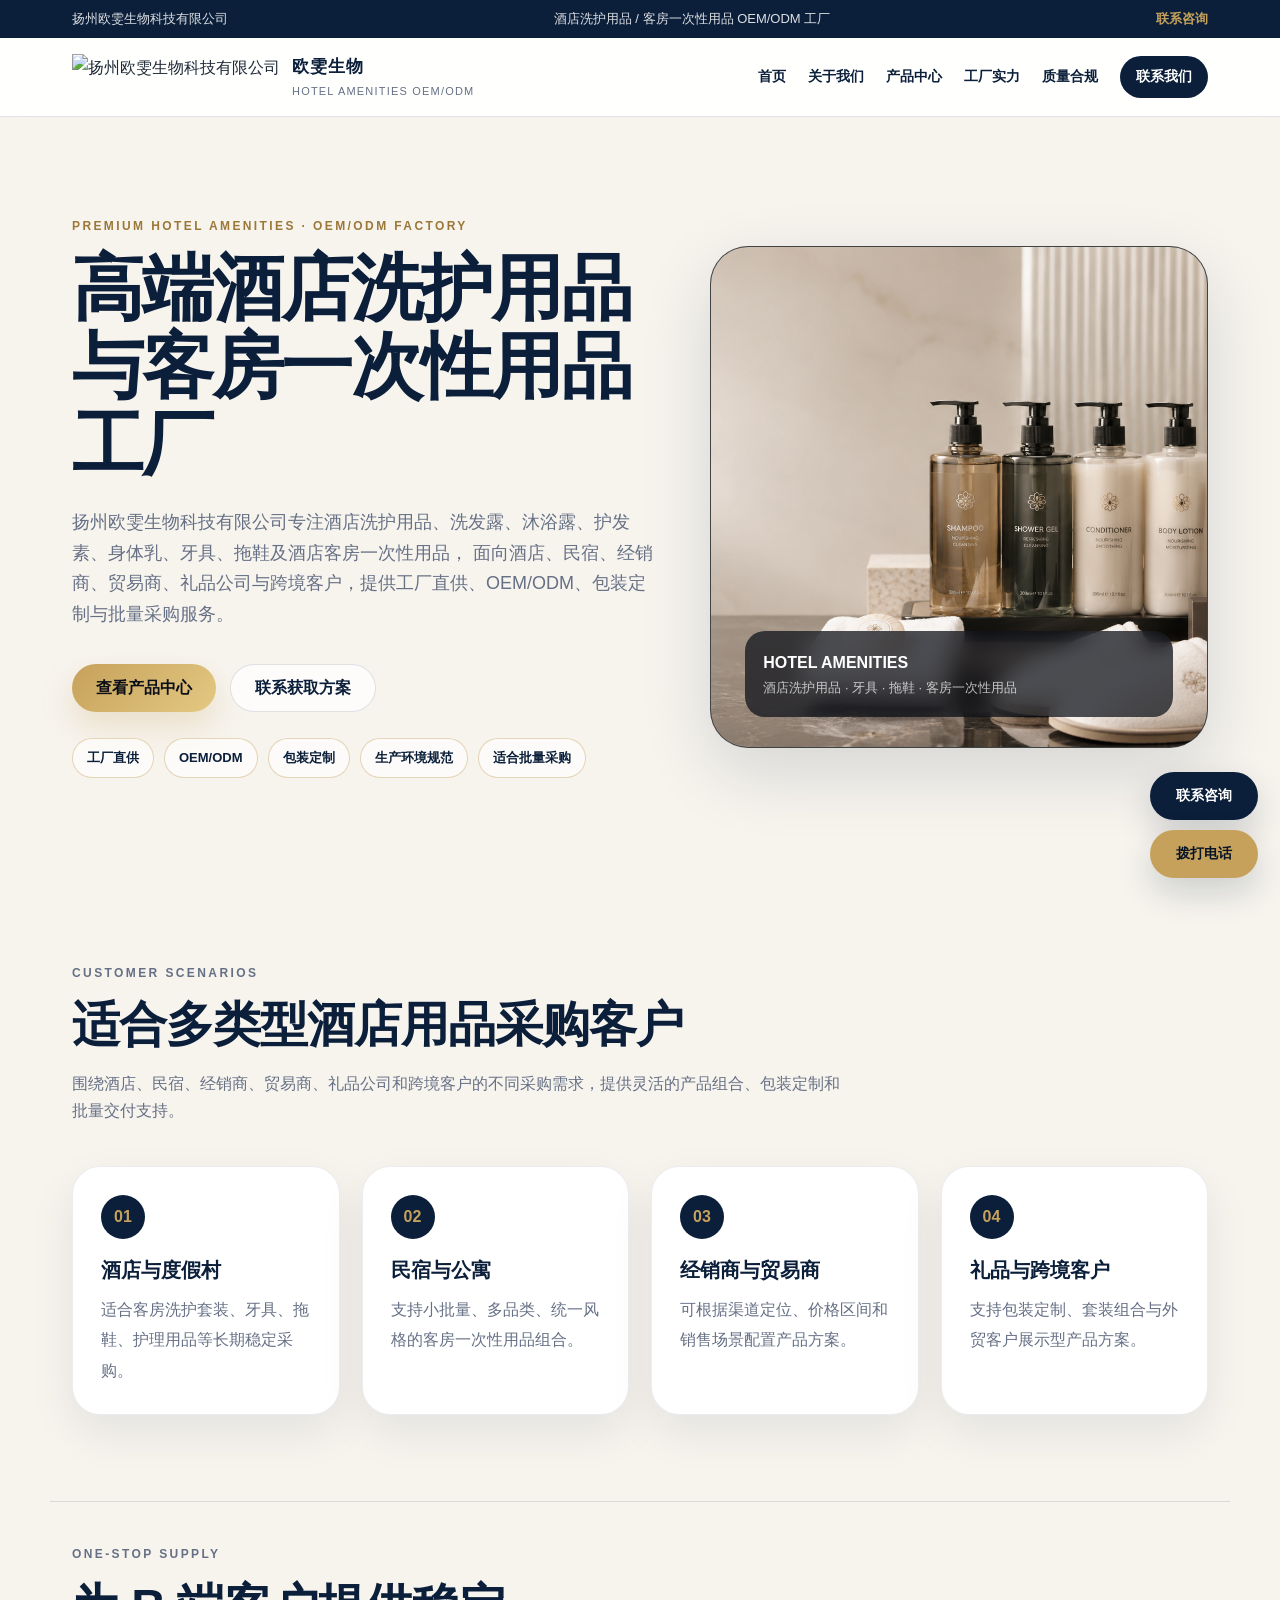
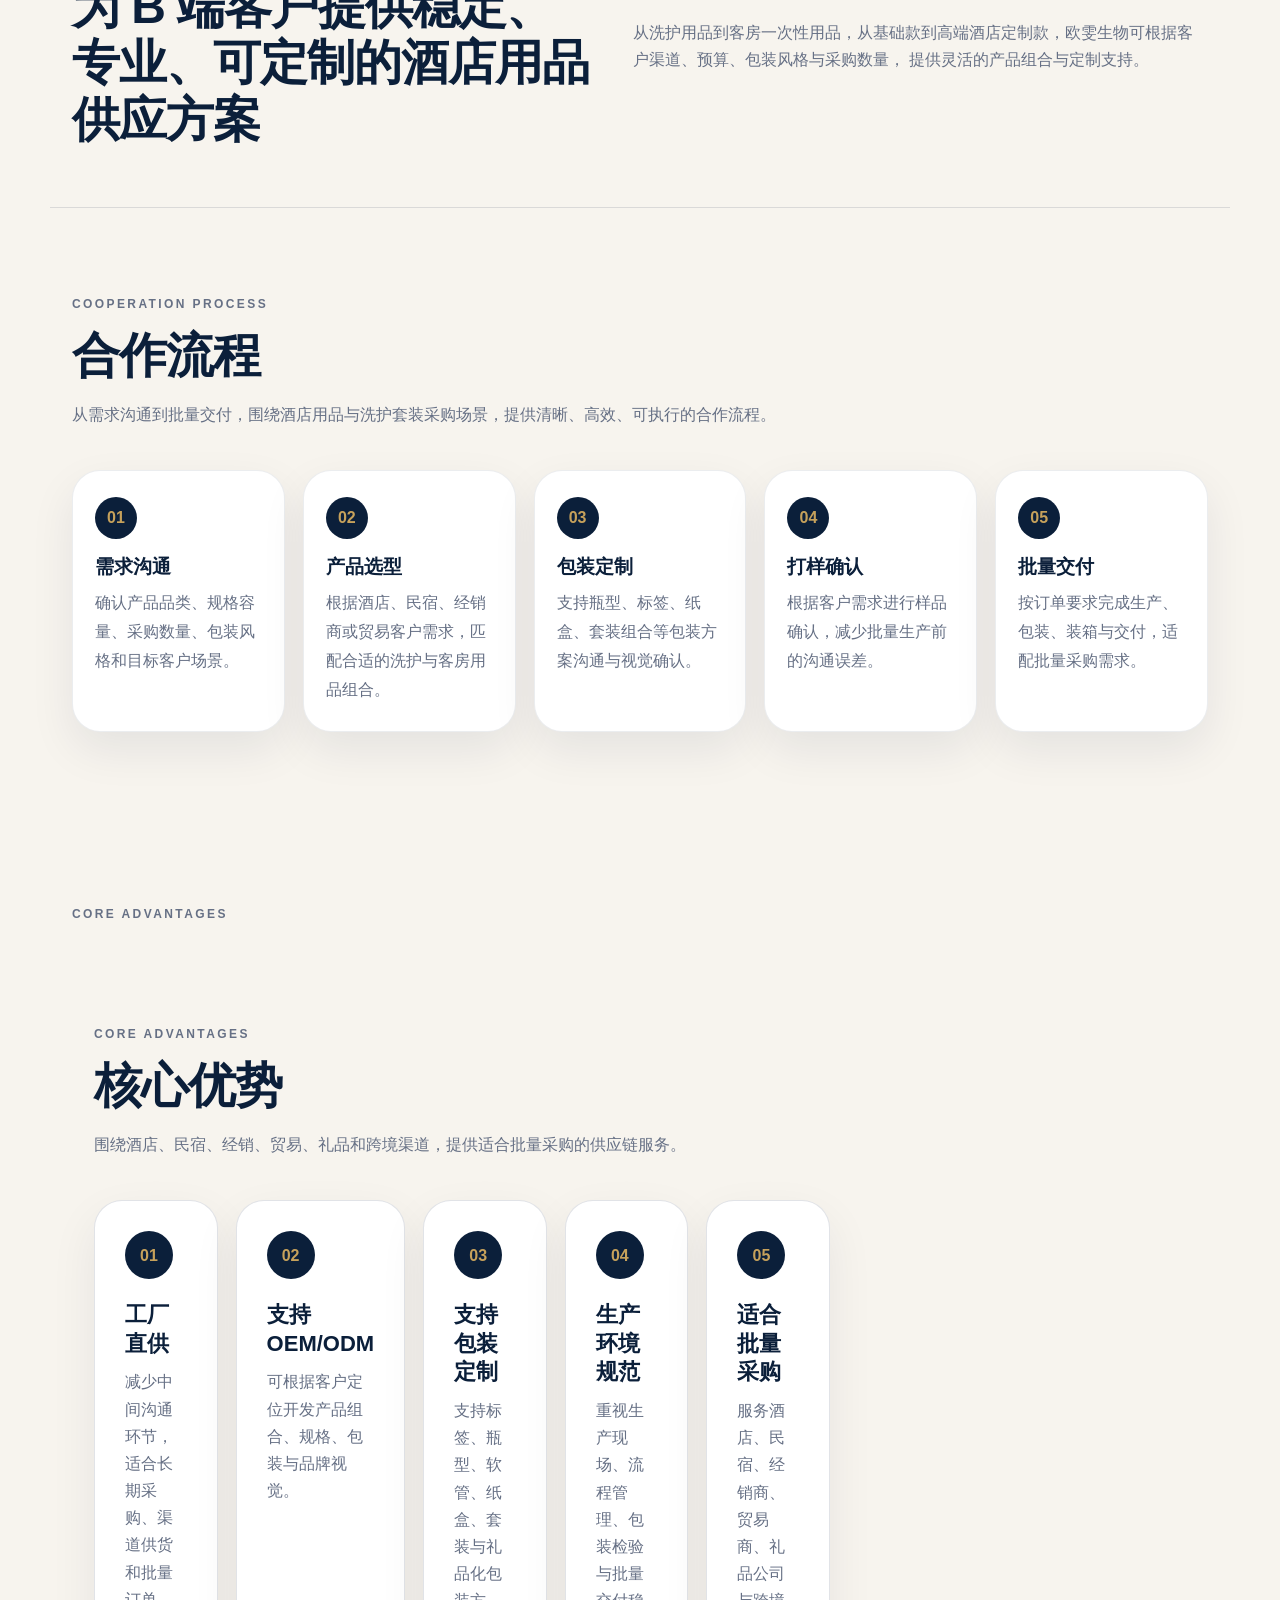
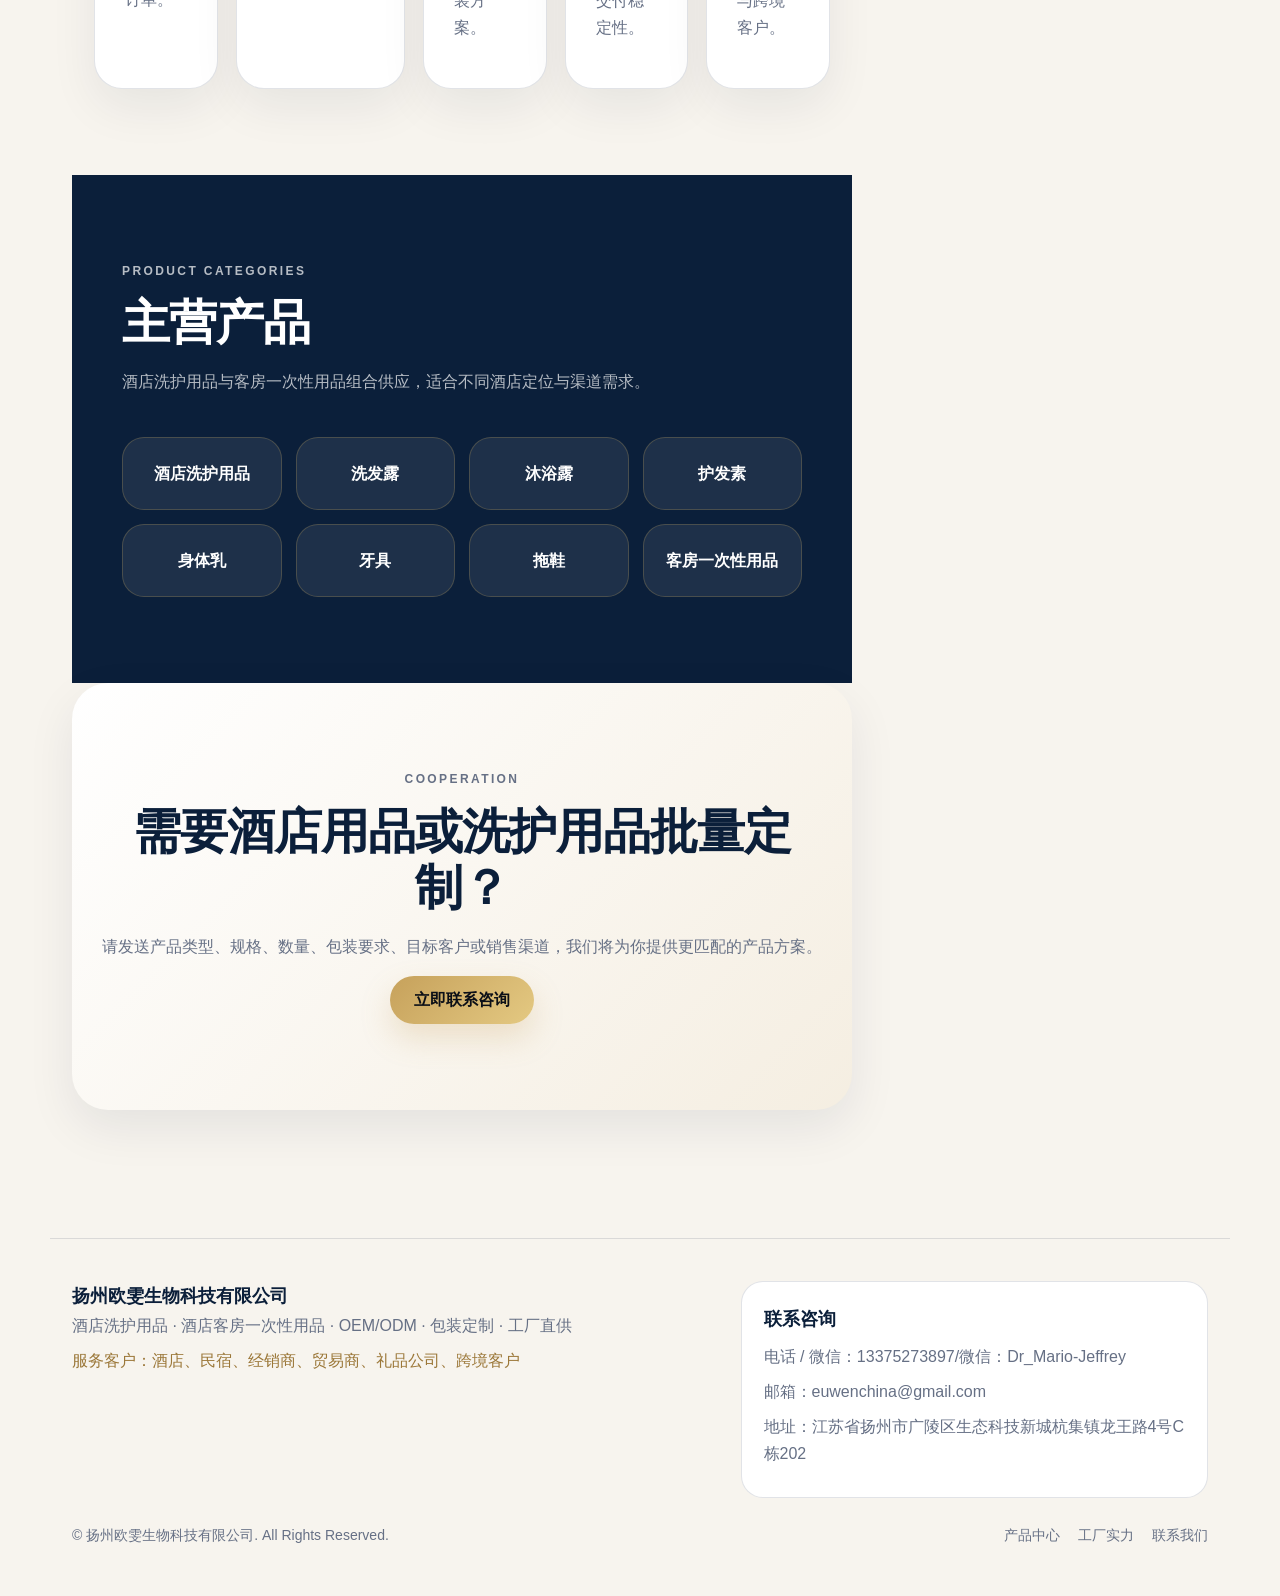
==== index.html @ 30d5246a "Update index.html" ====
<!DOCTYPE html>
<html lang="zh-CN">
<head>
  <meta name="baidu-site-verification" content="codeva-mBKrCWQejh" />
  <meta charset="UTF-8" />
  <meta name="viewport" content="width=device-width, initial-scale=1.0" />

  <title>扬州欧雯生物科技有限公司｜酒店洗护用品OEM/ODM工厂｜客房一次性用品定制</title>
 <meta name="description" content="扬州欧雯生物科技有限公司主营酒店洗护用品、酒店客房一次性用品、洗发露、沐浴露、护发素、身体乳、牙具、拖鞋等产品，服务酒店、民宿、经销商、贸易商、礼品公司和跨境客户，支持OEM/ODM、包装定制、工厂直供和批量采购。" />
  <meta name="keywords" content="扬州欧雯生物科技有限公司,酒店洗护用品,酒店客房一次性用品,洗发露OEM,沐浴露OEM,护发素OEM,身体乳OEM,牙具,拖鞋,OEM ODM,包装定制,酒店用品工厂,跨境酒店用品" />
  <meta name="author" content="扬州欧雯生物科技有限公司" />
  <meta name="robots" content="index,follow" />
  <link rel="canonical" href="https://www.yzowen.com/" />

  <meta property="og:type" content="website" />
  <meta property="og:title" content="扬州欧雯生物科技有限公司｜酒店洗护用品与客房一次性用品OEM/ODM工厂" />
  <meta property="og:description" content="扬州欧雯生物科技有限公司主营酒店洗护用品、洗发露、沐浴露、护发素、身体乳、牙具、拖鞋、酒店客房一次性用品，服务酒店、民宿、经销商、贸易商、礼品公司、跨境客户，支持OEM/ODM、包装定制和批量采购。" />
  <meta property="og:site_name" content="扬州欧雯生物科技有限公司" />

  <link rel="stylesheet" href="styles.css" />
  <link rel="icon" type="image/png" href="assets/favicon.png" />
</head>
<body>
  <header class="header">
    
<div class="top-contact">
  <div class="top-contact-inner">
    <span>扬州欧雯生物科技有限公司</span>
    <span>酒店洗护用品 / 客房一次性用品 OEM/ODM 工厂</span>
    <a href="contact.html">联系咨询</a>
  </div>
</div>

<nav class="site-nav">
<a class="brand" href="index.html" aria-label="返回首页">
  <img src="images/logo.png" alt="扬州欧雯生物科技有限公司" class="site-logo">
  <span class="brand-text">
    <strong>欧雯生物</strong>
    <small>HOTEL AMENITIES OEM/ODM</small>
  </span>
</a>

  <button class="menu-btn" id="menuBtn" aria-label="打开导航菜单">☰</button>

  <div class="nav-links" id="navLinks">
    <a href="index.html">首页</a>
    <a href="about.html">关于我们</a>
    <a href="products.html">产品中心</a>
    <a href="factory.html">工厂实力</a>
    <a href="quality.html">质量合规</a>
    <a href="contact.html" class="nav-cta">联系我们</a>
  </div>
</nav>

  </header>

  <main>
    
<section class="hero">
  <div class="hero-copy">
    <p class="eyebrow">PREMIUM HOTEL AMENITIES · OEM/ODM FACTORY</p>
    <h1>高端酒店洗护用品与客房一次性用品工厂</h1>
    <p class="lead">
      扬州欧雯生物科技有限公司专注酒店洗护用品、洗发露、沐浴露、护发素、身体乳、牙具、拖鞋及酒店客房一次性用品，
      面向酒店、民宿、经销商、贸易商、礼品公司与跨境客户，提供工厂直供、OEM/ODM、包装定制与批量采购服务。
    </p>
    <div class="hero-actions">
      <a class="btn btn-gold" href="products.html">查看产品中心</a>
      <a class="btn btn-outline" href="contact.html">联系获取方案</a>
    </div>
    <div class="tags">
      <span>工厂直供</span>
      <span>OEM/ODM</span>
      <span>包装定制</span>
      <span>生产环境规范</span>
      <span>适合批量采购</span>
    </div>
  </div>

  <div class="hero-visual">
  <div class="hero-image-card">
    <img src="assets/home-products.png.png" alt="扬州欧雯生物科技有限公司酒店洗护用品与客房一次性用品组合图">
    <div class="visual-label">
      <strong>HOTEL AMENITIES</strong>
      <span>酒店洗护用品 · 牙具 · 拖鞋 · 客房一次性用品</span>
    </div>
  </div>
</div>
</section>
<section class="section">
  <div class="section-head">
    <p class="eyebrow">CUSTOMER SCENARIOS</p>
    <h2>适合多类型酒店用品采购客户</h2>
    <p>围绕酒店、民宿、经销商、贸易商、礼品公司和跨境客户的不同采购需求，提供灵活的产品组合、包装定制和批量交付支持。</p>
  </div>

  <div class="scenario-grid">
    <div class="scenario-card">
      <span>01</span>
      <h3>酒店与度假村</h3>
      <p>适合客房洗护套装、牙具、拖鞋、护理用品等长期稳定采购。</p>
    </div>
    <div class="scenario-card">
      <span>02</span>
      <h3>民宿与公寓</h3>
      <p>支持小批量、多品类、统一风格的客房一次性用品组合。</p>
    </div>
    <div class="scenario-card">
      <span>03</span>
      <h3>经销商与贸易商</h3>
      <p>可根据渠道定位、价格区间和销售场景配置产品方案。</p>
    </div>
    <div class="scenario-card">
      <span>04</span>
      <h3>礼品与跨境客户</h3>
      <p>支持包装定制、套装组合与外贸客户展示型产品方案。</p>
    </div>
  </div>
</section>
<section class="section intro-band">
  <div>
    <p class="eyebrow">ONE-STOP SUPPLY</p>
    <h2>为 B 端客户提供稳定、专业、可定制的酒店用品供应方案</h2>
  </div>
  <p>
    从洗护用品到客房一次性用品，从基础款到高端酒店定制款，欧雯生物可根据客户渠道、预算、包装风格与采购数量，
    提供灵活的产品组合与定制支持。
  </p>
</section>
</section>
<section class="section">
  <div class="section-head">
    <p class="eyebrow">COOPERATION PROCESS</p>
    <h2>合作流程</h2>
    <p>从需求沟通到批量交付，围绕酒店用品与洗护套装采购场景，提供清晰、高效、可执行的合作流程。</p>
  </div>

  <div class="cooperation-steps">
    <div class="step-card">
      <span>01</span>
      <h3>需求沟通</h3>
      <p>确认产品品类、规格容量、采购数量、包装风格和目标客户场景。</p>
    </div>
    <div class="step-card">
      <span>02</span>
      <h3>产品选型</h3>
      <p>根据酒店、民宿、经销商或贸易客户需求，匹配合适的洗护与客房用品组合。</p>
    </div>
    <div class="step-card">
      <span>03</span>
      <h3>包装定制</h3>
      <p>支持瓶型、标签、纸盒、套装组合等包装方案沟通与视觉确认。</p>
    </div>
    <div class="step-card">
      <span>04</span>
      <h3>打样确认</h3>
      <p>根据客户需求进行样品确认，减少批量生产前的沟通误差。</p>
    </div>
    <div class="step-card">
      <span>05</span>
      <h3>批量交付</h3>
      <p>按订单要求完成生产、包装、装箱与交付，适配批量采购需求。</p>
    </div>
  </div>
</section>

<section class="section">
  <div class="section-head">
    <p class="eyebrow">CORE ADVANTAGES</p>
<section class="section">
  <div class="section-head">
    <p class="eyebrow">CORE ADVANTAGES</p>
    <h2>核心优势</h2>
    <p>围绕酒店、民宿、经销、贸易、礼品和跨境渠道，提供适合批量采购的供应链服务。</p>
  </div>

  <div class="grid five">
    <article class="card">
      <span class="num">01</span>
      <h3>工厂直供</h3>
      <p>减少中间沟通环节，适合长期采购、渠道供货和批量订单。</p>
    </article>
    <article class="card">
      <span class="num">02</span>
      <h3>支持 OEM/ODM</h3>
      <p>可根据客户定位开发产品组合、规格、包装与品牌视觉。</p>
    </article>
    <article class="card">
      <span class="num">03</span>
      <h3>支持包装定制</h3>
      <p>支持标签、瓶型、软管、纸盒、套装与礼品化包装方案。</p>
    </article>
    <article class="card">
      <span class="num">04</span>
      <h3>生产环境规范</h3>
      <p>重视生产现场、流程管理、包装检验与批量交付稳定性。</p>
    </article>
    <article class="card">
      <span class="num">05</span>
      <h3>适合批量采购</h3>
      <p>服务酒店、民宿、经销商、贸易商、礼品公司与跨境客户。</p>
    </article>
  </div>
</section>

<section class="section dark-section">
  <div class="section-head">
    <p class="eyebrow">PRODUCT CATEGORIES</p>
    <h2>主营产品</h2>
    <p>酒店洗护用品与客房一次性用品组合供应，适合不同酒店定位与渠道需求。</p>
  </div>

  <div class="product-strip">
    <a href="products.html">酒店洗护用品</a>
    <a href="products.html">洗发露</a>
    <a href="products.html">沐浴露</a>
    <a href="products.html">护发素</a>
    <a href="products.html">身体乳</a>
    <a href="products.html">牙具</a>
    <a href="products.html">拖鞋</a>
    <a href="products.html">客房一次性用品</a>
  </div>
</section>

<section class="section cta">
  <p class="eyebrow">COOPERATION</p>
  <h2>需要酒店用品或洗护用品批量定制？</h2>
  <p>请发送产品类型、规格、数量、包装要求、目标客户或销售渠道，我们将为你提供更匹配的产品方案。</p>
  <a class="btn btn-gold" href="contact.html">立即联系咨询</a>
</section>

  </main>

  
<footer class="footer">
  <div class="footer-main">
    <div>
      <strong>扬州欧雯生物科技有限公司</strong>
      <p>酒店洗护用品 · 酒店客房一次性用品 · OEM/ODM · 包装定制 · 工厂直供</p>
      <p class="footer-note">服务客户：酒店、民宿、经销商、贸易商、礼品公司、跨境客户</p>
    </div>
    <div class="footer-contact">
      <p><strong>联系咨询</strong></p>
      <p>电话 / 微信：13375273897/微信：Dr_Mario-Jeffrey</p>
      <p>邮箱：euwenchina@gmail.com</p>
      <p>地址：江苏省扬州市广陵区生态科技新城杭集镇龙王路4号C栋202</p>
    </div>
  </div>
  <div class="footer-bottom">
    <span>© 扬州欧雯生物科技有限公司. All Rights Reserved.</span>
    <div class="footer-links">
      <a href="products.html">产品中心</a>
      <a href="factory.html">工厂实力</a>
      <a href="contact.html">联系我们</a>
    </div>
  </div>
</footer>


  <script src="script.js"></script>
</body>
</html>
---- styles.css ----
/* 
  项目：扬州欧雯生物科技有限公司静态独立站
  风格：高端酒店用品 / 国际化 / 简洁大气 / 白色黑色金色深蓝色
*/

:root {
  --white: #ffffff;
  --ivory: #f7f4ee;
  --navy: #0b1f3a;
  --navy-2: #102b4c;
  --black: #0b0f17;
  --text: #1f2937;
  --muted: #667085;
  --gold: #c6a15b;
  --gold-2: #9b7738;
  --line: rgba(11, 31, 58, 0.12);
  --shadow: 0 24px 70px rgba(11, 31, 58, 0.14);
  --radius: 28px;
}

* {
  box-sizing: border-box;
}

html {
  scroll-behavior: smooth;
}

body {
  margin: 0;
  font-family: "Microsoft YaHei", "PingFang SC", Arial, sans-serif;
  background: var(--ivory);
  color: var(--text);
  line-height: 1.7;
}

a {
  color: inherit;
  text-decoration: none;
}

img {
  max-width: 100%;
  display: block;
}

.header {
  position: sticky;
  top: 0;
  z-index: 99;
  background: rgba(255, 255, 255, 0.92);
  backdrop-filter: blur(18px);
  border-bottom: 1px solid var(--line);
}

.top-contact {
  background: var(--navy);
  color: rgba(255, 255, 255, 0.86);
  font-size: 13px;
}

.top-contact-inner {
  max-width: 1180px;
  margin: 0 auto;
  padding: 8px 22px;
  display: flex;
  align-items: center;
  justify-content: space-between;
  gap: 16px;
}

.top-contact a {
  color: var(--gold);
  font-weight: 800;
}

.site-nav {
  max-width: 1180px;
  margin: 0 auto;
  padding: 15px 22px;
  display: flex;
  align-items: center;
  justify-content: space-between;
}

.brand {
  display: flex;
  align-items: center;
  gap: 12px;
}

.brand-mark {
  width: 48px;
  height: 48px;
  display: grid;
  place-items: center;
  border: 1px solid var(--gold);
  background: var(--black);
  color: var(--gold);
  font-weight: 900;
  letter-spacing: 1px;
}

.brand-text strong,
.brand-text small {
  display: block;
}

.brand-text strong {
  color: var(--navy);
  font-size: 17px;
  letter-spacing: 1px;
}

.brand-text small {
  color: var(--muted);
  font-size: 11px;
  letter-spacing: 1.2px;
}

.nav-links {
  display: flex;
  align-items: center;
  gap: 22px;
  font-size: 14px;
}

.nav-links a {
  color: var(--navy);
  font-weight: 700;
}

.nav-links a:hover {
  color: var(--gold-2);
}

.nav-cta {
  padding: 9px 16px;
  border-radius: 999px;
  background: var(--navy);
  color: white !important;
}

.menu-btn {
  display: none;
  border: 0;
  background: transparent;
  color: var(--navy);
  font-size: 28px;
  cursor: pointer;
}

.hero {
  max-width: 1180px;
  min-height: 760px;
  margin: 0 auto;
  padding: 84px 22px;
  display: grid;
  grid-template-columns: 1.08fr 0.92fr;
  align-items: center;
  gap: 54px;
}

.eyebrow {
  margin: 0 0 14px;
  color: var(--gold-2);
  font-size: 12px;
  font-weight: 900;
  letter-spacing: 2.4px;
  text-transform: uppercase;
}

h1,
h2,
h3,
p {
  margin-top: 0;
}

h1 {
  margin-bottom: 24px;
  color: var(--navy);
  font-size: clamp(42px, 5.8vw, 72px);
  line-height: 1.08;
  letter-spacing: -2.2px;
}

h2 {
  margin-bottom: 16px;
  color: var(--navy);
  font-size: clamp(30px, 4vw, 48px);
  line-height: 1.18;
  letter-spacing: -1px;
}

h3 {
  margin-bottom: 10px;
  color: var(--navy);
  font-size: 22px;
  line-height: 1.3;
}

.lead,
.section-head p,
.card p,
.feature-card p,
.product-card p,
.contact-panel p,
.notice p,
.two-col p,
.intro-band p {
  color: var(--muted);
}

.lead {
  max-width: 760px;
  font-size: 18px;
}

.hero-actions {
  display: flex;
  flex-wrap: wrap;
  gap: 14px;
  margin: 34px 0 26px;
}

.btn {
  display: inline-flex;
  align-items: center;
  justify-content: center;
  min-height: 48px;
  padding: 0 24px;
  border-radius: 999px;
  font-weight: 900;
  transition: 0.25s ease;
}

.btn-gold {
  background: linear-gradient(135deg, var(--gold), #e4c982);
  color: var(--black);
  box-shadow: 0 14px 30px rgba(198, 161, 91, 0.25);
}

.btn-gold:hover {
  transform: translateY(-2px);
  box-shadow: 0 18px 42px rgba(198, 161, 91, 0.35);
}

.btn-outline {
  background: rgba(255, 255, 255, 0.72);
  border: 1px solid var(--line);
  color: var(--navy);
}

.tags {
  display: flex;
  flex-wrap: wrap;
  gap: 10px;
}

.tags span {
  padding: 8px 14px;
  border: 1px solid rgba(198, 161, 91, 0.42);
  border-radius: 999px;
  background: rgba(255, 255, 255, 0.62);
  color: var(--navy);
  font-size: 13px;
  font-weight: 700;
}

.visual-card {
  position: relative;
  height: 500px;
  overflow: hidden;
  padding: 34px;
  border: 1px solid rgba(198, 161, 91, 0.28);
  border-radius: 38px;
  background:
    radial-gradient(circle at 28% 20%, rgba(255,255,255,0.86), transparent 24%),
    linear-gradient(145deg, var(--navy), var(--black) 42%, #223653);
  box-shadow: var(--shadow);
}

.visual-card::before {
  content: "";
  position: absolute;
  inset: 34px;
  border-radius: 30px;
  background:
    radial-gradient(circle at 26% 20%, rgba(255,255,255,0.9), transparent 28%),
    linear-gradient(135deg, #f8f3e9, #d8bd7d 54%, #13243d);
}

.bottle,
.pack {
  position: absolute;
}

.bottle {
  bottom: 116px;
  z-index: 2;
  border: 1px solid rgba(255,255,255,0.78);
  border-radius: 28px 28px 18px 18px;
  background: linear-gradient(90deg, rgba(255,255,255,0.86), rgba(255,255,255,0.28));
  box-shadow: 0 28px 80px rgba(0, 0, 0, 0.22);
}

.bottle::before {
  content: "";
  position: absolute;
  top: -35px;
  left: 50%;
  width: 42%;
  height: 38px;
  transform: translateX(-50%);
  background: #fff6e6;
  border-radius: 12px 12px 4px 4px;
}

.bottle::after {
  content: "OWEN";
  position: absolute;
  top: 46%;
  left: 50%;
  transform: translate(-50%, -50%);
  color: rgba(11, 31, 58, 0.72);
  font-weight: 900;
  letter-spacing: 4px;
}

.bottle-1 {
  left: 96px;
  width: 150px;
  height: 292px;
}

.bottle-2 {
  right: 70px;
  width: 110px;
  height: 222px;
  opacity: 0.86;
}

.pack {
  left: 44px;
  bottom: 100px;
  width: 142px;
  height: 90px;
  z-index: 3;
  border-radius: 20px;
  background: rgba(11, 15, 23, 0.92);
  border: 1px solid rgba(198, 161, 91, 0.48);
  box-shadow: 0 22px 60px rgba(0, 0, 0, 0.28);
}

.visual-label {
  position: absolute;
  left: 34px;
  right: 34px;
  bottom: 30px;
  z-index: 4;
  padding: 18px;
  border-radius: 20px;
  background: rgba(11, 15, 23, 0.72);
  color: white;
  backdrop-filter: blur(10px);
}

.visual-label strong,
.visual-label span {
  display: block;
}

.visual-label span {
  color: rgba(255,255,255,0.72);
  font-size: 13px;
}

.section,
.page-hero {
  max-width: 1180px;
  margin: 0 auto;
  padding: 86px 22px;
}

.page-hero {
  padding-top: 112px;
  padding-bottom: 64px;
}

.page-hero p {
  max-width: 760px;
  color: var(--muted);
  font-size: 18px;
}

.intro-band {
  display: grid;
  grid-template-columns: 0.95fr 1.05fr;
  gap: 40px;
  align-items: center;
  padding-top: 42px;
  padding-bottom: 42px;
  border-top: 1px solid var(--line);
  border-bottom: 1px solid var(--line);
}

.section-head {
  max-width: 780px;
  margin-bottom: 42px;
}

.grid {
  display: grid;
  gap: 18px;
}

.grid.two {
  grid-template-columns: repeat(2, 1fr);
}

.grid.three {
  grid-template-columns: repeat(3, 1fr);
}

.grid.five {
  grid-template-columns: repeat(5, 1fr);
}

.card,
.feature-card,
.product-card,
.contact-panel,
.contact-form,
.notice {
  background: var(--white);
  border: 1px solid var(--line);
  border-radius: var(--radius);
  box-shadow: 0 18px 48px rgba(11, 31, 58, 0.07);
}

.card,
.feature-card,
.product-card {
  padding: 30px;
}

.num {
  display: inline-grid;
  place-items: center;
  width: 48px;
  height: 48px;
  margin-bottom: 22px;
  border-radius: 50%;
  background: var(--navy);
  color: var(--gold);
  font-weight: 900;
}

.dark-section {
  max-width: none;
  padding-left: max(22px, calc((100vw - 1180px) / 2));
  padding-right: max(22px, calc((100vw - 1180px) / 2));
  background: var(--navy);
  color: white;
}

.dark-section h2 {
  color: white;
}

.dark-section .section-head p {
  color: rgba(255,255,255,0.7);
}

.product-strip {
  display: grid;
  grid-template-columns: repeat(4, 1fr);
  gap: 14px;
}

.product-strip a {
  padding: 22px 14px;
  text-align: center;
  border: 1px solid rgba(198, 161, 91, 0.26);
  border-radius: 22px;
  background: rgba(255,255,255,0.08);
  color: white;
  font-weight: 900;
}

.cta {
  text-align: center;
  border-radius: 36px;
  background:
    linear-gradient(135deg, rgba(255,255,255,0.84), rgba(198,161,91,0.18)),
    var(--white);
  box-shadow: 0 18px 48px rgba(11, 31, 58, 0.08);
}

.cta p {
  max-width: 720px;
  margin-left: auto;
  margin-right: auto;
  color: var(--muted);
}

.two-col,
.contact-layout {
  display: grid;
  grid-template-columns: 1fr 1fr;
  gap: 34px;
  align-items: stretch;
}

.image-box {
  min-height: 360px;
  display: grid;
  place-items: center;
  padding: 30px;
  border: 1px dashed rgba(198, 161, 91, 0.76);
  border-radius: 32px;
  background:
    linear-gradient(135deg, rgba(255,255,255,0.72), rgba(11,31,58,0.08)),
    repeating-linear-gradient(45deg, rgba(255,255,255,0.42), rgba(255,255,255,0.42) 10px, transparent 10px, transparent 20px);
  color: var(--gold-2);
  text-align: center;
  font-weight: 900;
}

.image-box span,
.image-box small {
  display: block;
}

.image-box small {
  margin-top: 8px;
  color: var(--muted);
  font-weight: 400;
}

.product-grid {
  display: grid;
  grid-template-columns: repeat(4, 1fr);
  gap: 18px;
}

.product-img {
  height: 170px;
  margin-bottom: 22px;
  border-radius: 22px;
  display: grid;
  place-items: center;
  color: var(--gold);
  background:
    radial-gradient(circle at 35% 25%, rgba(255,255,255,0.82), transparent 28%),
    linear-gradient(135deg, var(--navy), var(--black), #293c59);
  font-size: 13px;
  font-weight: 900;
  letter-spacing: 1.2px;
}

.notice {
  padding: 34px;
}

.contact-panel,
.contact-form {
  padding: 36px;
}

.contact-list {
  margin-top: 24px;
}

.contact-list p {
  margin-bottom: 10px;
}

.contact-form {
  display: grid;
  gap: 14px;
}

.contact-form input,
.contact-form textarea {
  width: 100%;
  padding: 15px 16px;
  border: 1px solid var(--line);
  border-radius: 16px;
  outline: none;
  font: inherit;
}

.contact-form textarea {
  min-height: 170px;
  resize: vertical;
}

.contact-form input:focus,
.contact-form textarea:focus {
  border-color: var(--gold);
}

.form-note {
  margin-bottom: 0;
  color: var(--muted);
  font-size: 13px;
}

.footer {
  max-width: 1180px;
  margin: 0 auto;
  padding: 42px 22px 48px;
  border-top: 1px solid var(--line);
}

.footer-main {
  display: grid;
  grid-template-columns: 1.15fr 0.85fr;
  gap: 36px;
  margin-bottom: 26px;
}

.footer strong {
  color: var(--navy);
  font-size: 18px;
}

.footer p {
  margin-bottom: 8px;
  color: var(--muted);
}

.footer-note {
  color: var(--gold-2) !important;
}

.footer-contact {
  padding: 22px;
  border-radius: 22px;
  background: var(--white);
  border: 1px solid var(--line);
}

.footer-bottom {
  display: flex;
  justify-content: space-between;
  gap: 22px;
  color: var(--muted);
  font-size: 14px;
}

.footer-links {
  display: flex;
  gap: 18px;
  flex-wrap: wrap;
}

.footer-links a:hover {
  color: var(--gold-2);
}

@media (max-width: 1080px) {
  .grid.five,
  .product-grid {
    grid-template-columns: repeat(2, 1fr);
  }

  .product-strip {
    grid-template-columns: repeat(2, 1fr);
  }
}

@media (max-width: 920px) {
  .top-contact-inner {
    flex-direction: column;
    align-items: flex-start;
    gap: 4px;
  }

  .menu-btn {
    display: block;
  }

  .nav-links {
    position: absolute;
    top: 112px;
    left: 16px;
    right: 16px;
    display: none;
    flex-direction: column;
    align-items: flex-start;
    gap: 14px;
    padding: 20px;
    border-radius: 24px;
    background: white;
    box-shadow: var(--shadow);
  }

  .nav-links.open {
    display: flex;
  }

  .hero,
  .intro-band,
  .two-col,
  .contact-layout,
  .footer-main {
    grid-template-columns: 1fr;
  }

  .hero {
    min-height: auto;
    padding-top: 64px;
  }

  .visual-card {
    height: 420px;
  }

  .grid.three {
    grid-template-columns: repeat(2, 1fr);
  }

  .footer-bottom {
    flex-direction: column;
  }
}

@media (max-width: 640px) {
  .site-nav {
    padding: 14px 18px;
  }

  .brand-mark {
    width: 42px;
    height: 42px;
  }

  .brand-text small {
    display: none;
  }

  .nav-links {
    top: 118px;
  }

  .hero,
  .section,
  .page-hero {
    padding-left: 18px;
    padding-right: 18px;
  }

  .hero {
    padding-top: 54px;
    padding-bottom: 54px;
  }

  .section,
  .page-hero {
    padding-top: 62px;
    padding-bottom: 62px;
  }

  h1 {
    font-size: 39px;
    letter-spacing: -1.2px;
  }

  h2 {
    font-size: 30px;
  }

  .grid.five,
  .grid.three,
  .grid.two,
  .product-grid,
  .product-strip {
    grid-template-columns: 1fr;
  }

  .visual-card {
    height: 360px;
    padding: 18px;
    border-radius: 28px;
  }

  .visual-card::before {
    inset: 18px;
  }

  .bottle-1 {
    left: 58px;
    width: 130px;
    height: 246px;
  }

  .bottle-2 {
    right: 42px;
    width: 92px;
    height: 186px;
  }

  .pack {
    left: 34px;
    width: 120px;
  }

  .visual-label {
    left: 18px;
    right: 18px;
    bottom: 18px;
  }

  .card,
  .feature-card,
  .product-card,
  .contact-panel,
  .contact-form,
  .notice {
    padding: 24px;
    border-radius: 24px;
  }
}
/* 首页真实产品主图 */
.hero-image-card {
  position: relative;
  overflow: hidden;
  min-height: 500px;
  border-radius: 38px;
  border: 1px solid rgba(198, 161, 91, 0.28);
  box-shadow: var(--shadow);
  background: var(--navy);
}

.hero-image-card img {
  width: 100%;
  height: 500px;
  object-fit: cover;
  object-position: 62% center;
  display: block;
}

.hero-image-card .visual-label {
  position: absolute;
  left: 34px;
  right: 34px;
  bottom: 30px;
  z-index: 4;
  padding: 18px;
  border-radius: 20px;
  background: rgba(11, 15, 23, 0.72);
  color: white;
  backdrop-filter: blur(10px);
}

.hero-image-card .visual-label strong,
.hero-image-card .visual-label span {
  display: block;
}

.hero-image-card .visual-label span {
  color: rgba(255, 255, 255, 0.72);
  font-size: 13px;
}

@media (max-width: 640px) {
  .hero-image-card {
    min-height: 360px;
    border-radius: 28px;
  }

  .hero-image-card img {
    height: 360px;
  }

  .hero-image-card .visual-label {
    left: 18px;
    right: 18px;
    bottom: 18px;
  }
}
/* 产品中心真实产品图片 */
.product-photo {
  padding: 0;
  overflow: hidden;
  background: #ffffff;
}

.product-photo img {
  width: 100%;
  height: 100%;
  min-height: 170px;
  object-fit: cover;
  object-position: center;
  display: block;
  border-radius: 22px;
}
/* 产品中心图片尺寸优化 */
.product-card .product-photo {
  height: 220px;
  margin-bottom: 22px;
  padding: 0;
  overflow: hidden;
  border-radius: 22px;
  background: #ffffff;
}

.product-card .product-photo img {
  width: 100%;
  height: 100%;
  min-height: 220px;
  object-fit: cover;
  object-position: center;
  display: block;
  border-radius: 22px;
}
/* 工厂实力图片展示 */
.factory-gallery {
  display: grid;
  grid-template-columns: repeat(2, 1fr);
  gap: 14px;
}

.factory-gallery img {
  width: 100%;
  height: 170px;
  object-fit: cover;
  object-position: center;
  display: block;
  border-radius: 22px;
  box-shadow: 0 12px 32px rgba(11, 31, 58, 0.12);
}

@media (max-width: 640px) {
  .factory-gallery {
    grid-template-columns: 1fr;
  }

  .factory-gallery img {
    height: 220px;
  }
}
/* 联系我们二维码 */
.qrcode-box {
  margin-top: 22px;
  padding: 18px;
  border-radius: 22px;
  background: #ffffff;
  border: 1px solid rgba(11, 31, 58, 0.12);
  display: inline-flex;
  flex-direction: column;
  align-items: center;
  gap: 10px;
}

.qrcode-box img {
  width: 150px;
  height: 150px;
  object-fit: contain;
  display: block;
  border-radius: 12px;
}

.qrcode-box span {
  color: var(--navy);
  font-size: 14px;
  font-weight: 800;
}
/* 联系我们二维码 */
.qrcode-box {
  margin-top: 22px;
  padding: 18px;
  border-radius: 22px;
  background: #ffffff;
  border: 1px solid rgba(11, 31, 58, 0.12);
  display: inline-flex;
  flex-direction: column;
  align-items: center;
  gap: 10px;
}

.qrcode-box img {
  width: 150px;
  height: 150px;
  object-fit: contain;
  display: block;
  border-radius: 12px;
}

.qrcode-box span {
  color: var(--navy);
  font-size: 14px;
  font-weight: 800;
}
/* 关于我们企业图片 */
.about-image-card {
  width: 100%;
  overflow: hidden;
  border-radius: 32px;
  border: 1px solid rgba(198, 161, 91, 0.28);
  box-shadow: 0 18px 45px rgba(11, 31, 58, 0.12);
  background: #ffffff;
}

.about-image-card img {
  width: 100%;
  height: 420px;
  object-fit: cover;
  object-position: center;
  display: block;
}

@media (max-width: 640px) {
  .about-image-card img {
    height: 300px;
  }
}
/* 质量合规流程模块 */
.process-grid {
  display: grid;
  grid-template-columns: repeat(4, 1fr);
  gap: 22px;
}

.process-card {
  padding: 28px;
  border-radius: 28px;
  background: #ffffff;
  border: 1px solid rgba(11, 31, 58, 0.08);
  box-shadow: 0 18px 45px rgba(11, 31, 58, 0.08);
}

.process-card span {
  display: inline-flex;
  width: 44px;
  height: 44px;
  border-radius: 50%;
  align-items: center;
  justify-content: center;
  background: var(--navy);
  color: var(--gold);
  font-weight: 900;
  margin-bottom: 18px;
}

.process-card h3 {
  margin: 0 0 12px;
  color: var(--navy);
  font-size: 20px;
}

.process-card p {
  margin: 0;
  color: var(--muted);
  line-height: 1.9;
}

@media (max-width: 960px) {
  .process-grid {
    grid-template-columns: repeat(2, 1fr);
  }
}

@media (max-width: 640px) {
  .process-grid {
    grid-template-columns: 1fr;
  }
}
/* 首页客户场景模块 */
.scenario-grid {
  display: grid;
  grid-template-columns: repeat(4, 1fr);
  gap: 22px;
}

.scenario-card {
  padding: 28px;
  border-radius: 28px;
  background: #ffffff;
  border: 1px solid rgba(11, 31, 58, 0.08);
  box-shadow: 0 18px 45px rgba(11, 31, 58, 0.08);
}

.scenario-card span {
  display: inline-flex;
  width: 44px;
  height: 44px;
  border-radius: 50%;
  align-items: center;
  justify-content: center;
  background: var(--navy);
  color: var(--gold);
  font-weight: 900;
  margin-bottom: 18px;
}

.scenario-card h3 {
  margin: 0 0 12px;
  color: var(--navy);
  font-size: 20px;
}

.scenario-card p {
  margin: 0;
  color: var(--muted);
  line-height: 1.9;
}

@media (max-width: 960px) {
  .scenario-grid {
    grid-template-columns: repeat(2, 1fr);
  }
}

@media (max-width: 640px) {
  .scenario-grid {
    grid-template-columns: 1fr;
  }
}
/* 首页合作流程模块 */
.cooperation-steps {
  display: grid;
  grid-template-columns: repeat(5, 1fr);
  gap: 18px;
}

.step-card {
  padding: 26px 22px;
  border-radius: 28px;
  background: #ffffff;
  border: 1px solid rgba(11, 31, 58, 0.08);
  box-shadow: 0 18px 45px rgba(11, 31, 58, 0.08);
}

.step-card span {
  display: inline-flex;
  width: 42px;
  height: 42px;
  border-radius: 50%;
  align-items: center;
  justify-content: center;
  background: var(--navy);
  color: var(--gold);
  font-weight: 900;
  margin-bottom: 16px;
}

.step-card h3 {
  margin: 0 0 10px;
  color: var(--navy);
  font-size: 19px;
}

.step-card p {
  margin: 0;
  color: var(--muted);
  line-height: 1.8;
}

@media (max-width: 1100px) {
  .cooperation-steps {
    grid-template-columns: repeat(2, 1fr);
  }
}

@media (max-width: 640px) {
  .cooperation-steps {
    grid-template-columns: 1fr;
  }
}
/* 首页合作流程模块 */
.cooperation-steps {
  display: grid;
  grid-template-columns: repeat(5, 1fr);
  gap: 18px;
}

.step-card {
  padding: 26px 22px;
  border-radius: 28px;
  background: #ffffff;
  border: 1px solid rgba(11, 31, 58, 0.08);
  box-shadow: 0 18px 45px rgba(11, 31, 58, 0.08);
}

.step-card span {
  display: inline-flex;
  width: 42px;
  height: 42px;
  border-radius: 50%;
  align-items: center;
  justify-content: center;
  background: var(--navy);
  color: var(--gold);
  font-weight: 900;
  margin-bottom: 16px;
}

.step-card h3 {
  margin: 0 0 10px;
  color: var(--navy);
  font-size: 19px;
}

.step-card p {
  margin: 0;
  color: var(--muted);
  line-height: 1.8;
}

@media (max-width: 1100px) {
  .cooperation-steps {
    grid-template-columns: repeat(2, 1fr);
  }
}

@media (max-width: 640px) {
  .cooperation-steps {
    grid-template-columns: 1fr;
  }
}
/* 首页合作流程模块 */
.cooperation-steps {
  display: grid;
  grid-template-columns: repeat(5, 1fr);
  gap: 18px;
}

.step-card {
  padding: 26px 22px;
  border-radius: 28px;
  background: #ffffff;
  border: 1px solid rgba(11, 31, 58, 0.08);
  box-shadow: 0 18px 45px rgba(11, 31, 58, 0.08);
}

.step-card span {
  display: inline-flex;
  width: 42px;
  height: 42px;
  border-radius: 50%;
  align-items: center;
  justify-content: center;
  background: var(--navy);
  color: var(--gold);
  font-weight: 900;
  margin-bottom: 16px;
}

.step-card h3 {
  margin: 0 0 10px;
  color: var(--navy);
  font-size: 19px;
}

.step-card p {
  margin: 0;
  color: var(--muted);
  line-height: 1.8;
}

@media (max-width: 1100px) {
  .cooperation-steps {
    grid-template-columns: repeat(2, 1fr);
  }
}

@media (max-width: 640px) {
  .cooperation-steps {
    grid-template-columns: 1fr;
  }
}
/* 右下角悬浮咨询按钮 */
.floating-contact {
  position: fixed;
  right: 22px;
  bottom: 22px;
  z-index: 999;
  display: flex;
  flex-direction: column;
  gap: 10px;
}

.floating-btn {
  display: inline-flex;
  align-items: center;
  justify-content: center;
  min-width: 108px;
  padding: 12px 18px;
  border-radius: 999px;
  font-weight: 900;
  font-size: 14px;
  text-decoration: none;
  box-shadow: 0 14px 34px rgba(11, 31, 58, 0.18);
}

.floating-btn.primary {
  background: var(--navy);
  color: #ffffff;
}

.floating-btn.secondary {
  background: var(--gold);
  color: #071426;
}

@media (max-width: 640px) {
  .floating-contact {
    right: 14px;
    bottom: 14px;
  }

  .floating-btn {
    min-width: 92px;
    padding: 10px 14px;
    font-size: 13px;
  }
}
/* 返回顶部按钮 */
.back-top-btn {
  position: fixed;
  right: 22px;
  bottom: 142px;
  z-index: 998;
  width: 46px;
  height: 46px;
  border: none;
  border-radius: 50%;
  background: #ffffff;
  color: var(--navy);
  font-size: 24px;
  font-weight: 900;
  cursor: pointer;
  box-shadow: 0 14px 34px rgba(11, 31, 58, 0.18);
  opacity: 0;
  pointer-events: none;
  transform: translateY(12px);
  transition: all 0.25s ease;
}

.back-top-btn.show {
  opacity: 1;
  pointer-events: auto;
  transform: translateY(0);
}

.back-top-btn:hover {
  background: var(--navy);
  color: #ffffff;
}

@media (max-width: 640px) {
  .back-top-btn {
    right: 14px;
    bottom: 124px;
    width: 42px;
    height: 42px;
    font-size: 22px;
  }
}
/* 404 页面 */
.not-found-page {
  min-height: 100vh;
  display: flex;
  align-items: center;
  justify-content: center;
  padding: 40px 20px;
  background: var(--cream);
}

.not-found-card {
  width: min(720px, 100%);
  padding: 58px;
  border-radius: 36px;
  background: #ffffff;
  border: 1px solid rgba(11, 31, 58, 0.08);
  box-shadow: 0 22px 60px rgba(11, 31, 58, 0.12);
  text-align: center;
}

.not-found-card h1 {
  margin: 10px 0 18px;
  color: var(--navy);
  font-size: clamp(42px, 6vw, 72px);
  line-height: 1.1;
}

.not-found-card p {
  color: var(--muted);
  line-height: 1.9;
}

.not-found-actions {
  margin-top: 30px;
  display: flex;
  justify-content: center;
  gap: 14px;
  flex-wrap: wrap;
}
.site-logo {
  height: 48px;
  width: auto;
  display: block;
  object-fit: contain;
}

.brand {
  display: flex;
  align-items: center;
  text-decoration: none;
}
.site-logo {
  height: 46px;
  width: auto;
  display: block;
  object-fit: contain;
}

.brand {
  display: flex;
  align-items: center;
  gap: 12px;
  text-decoration: none;
}
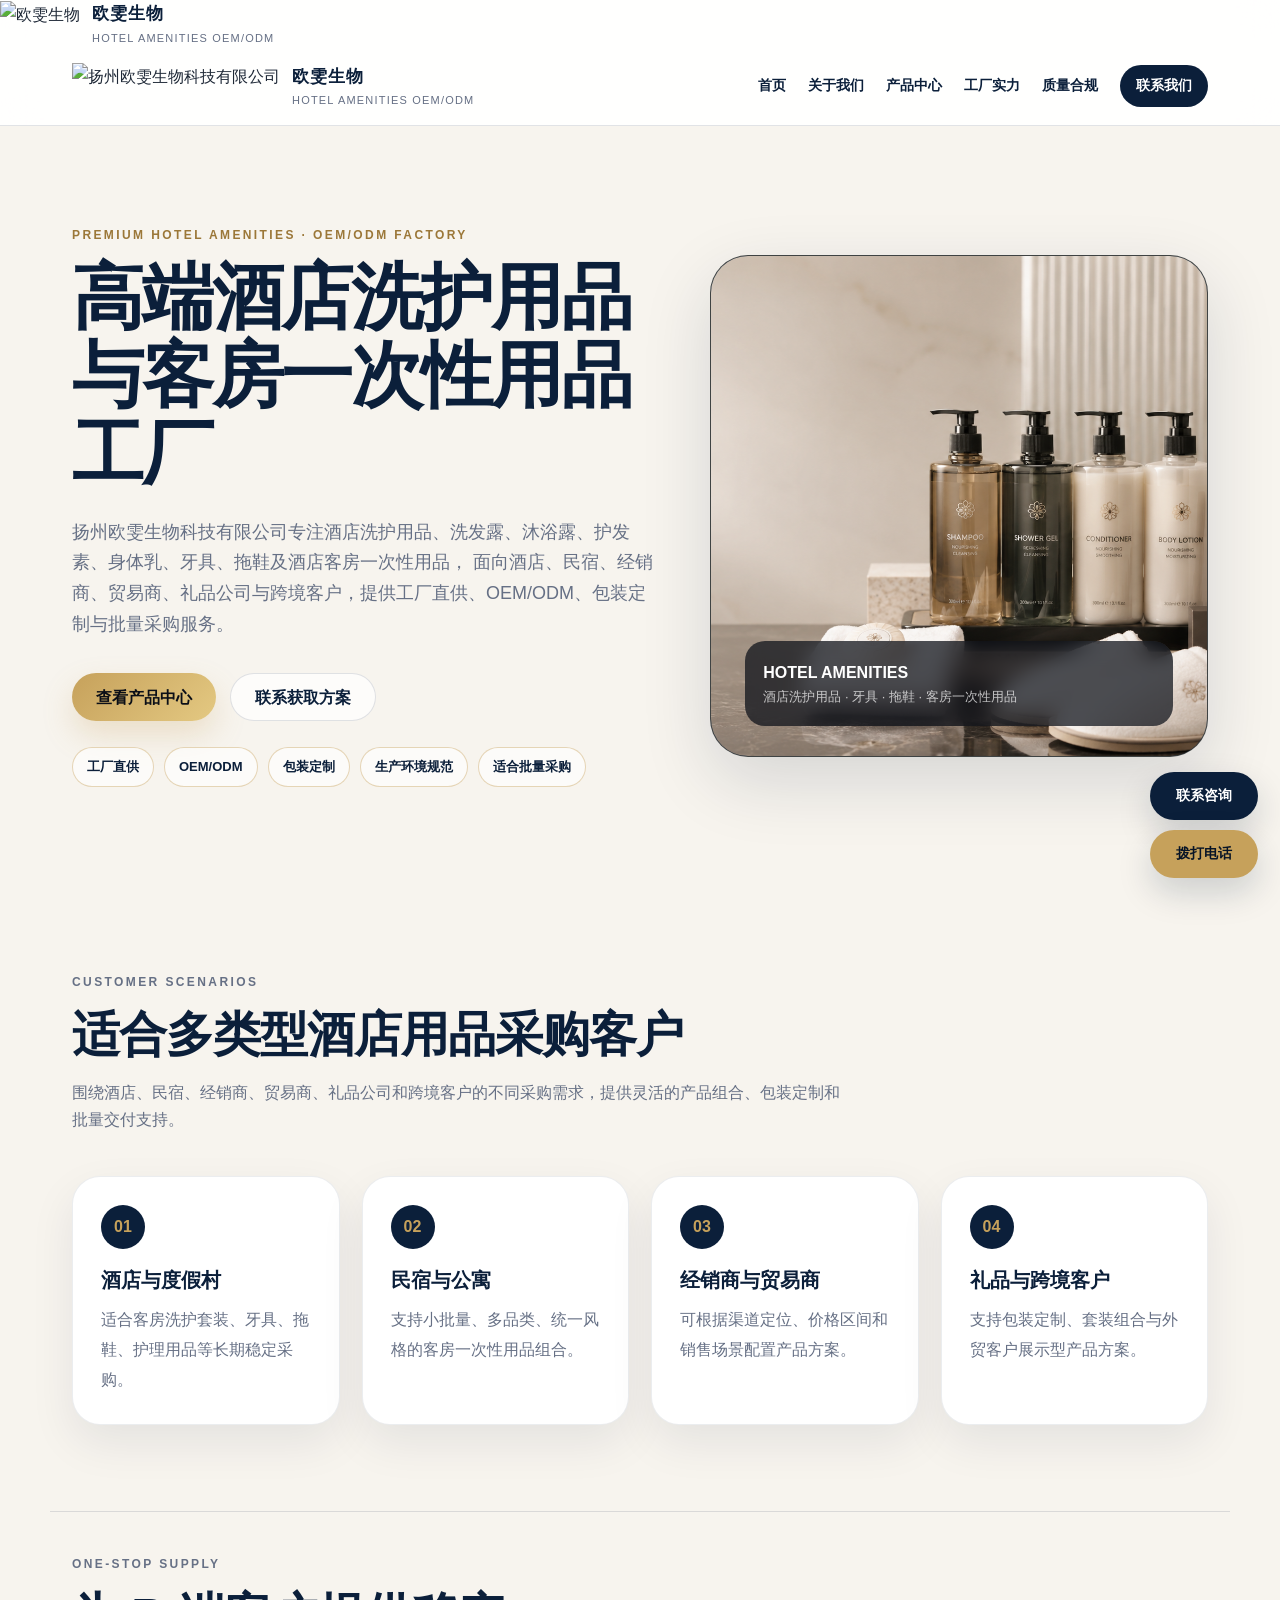
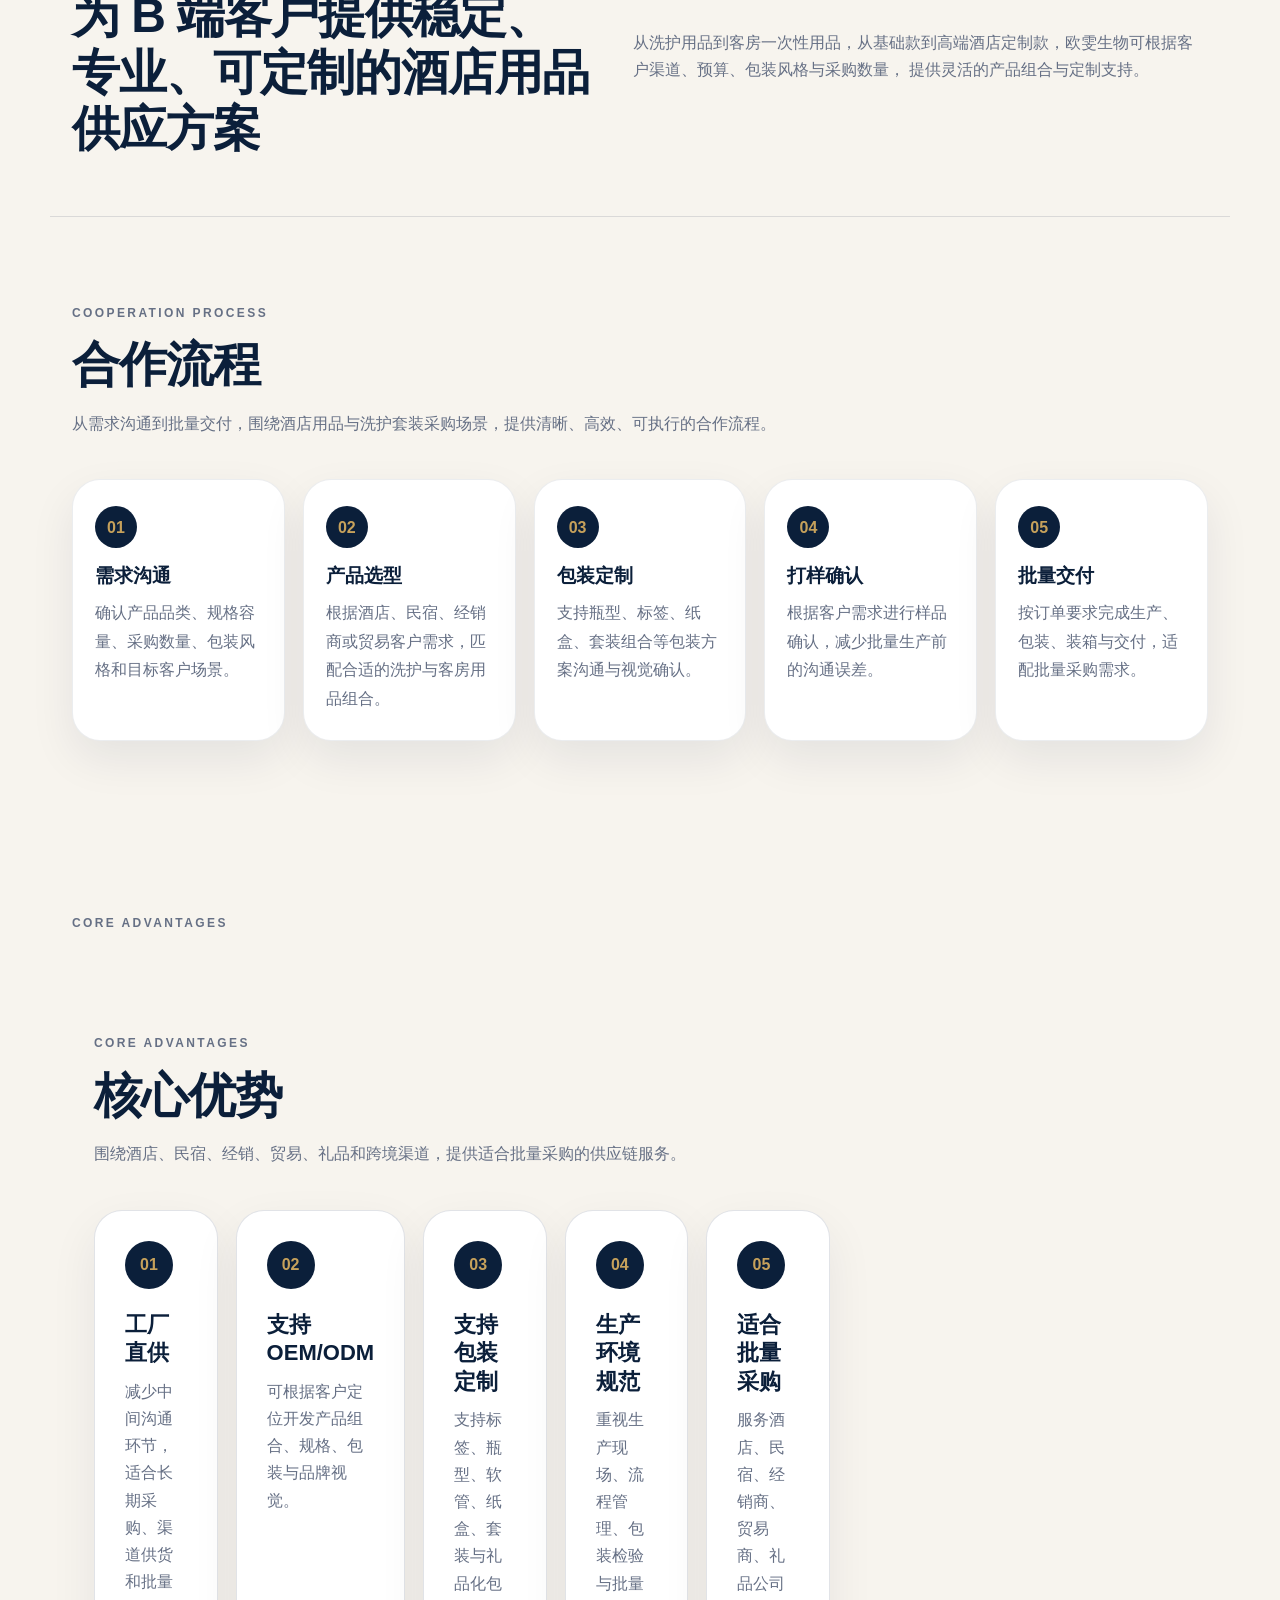
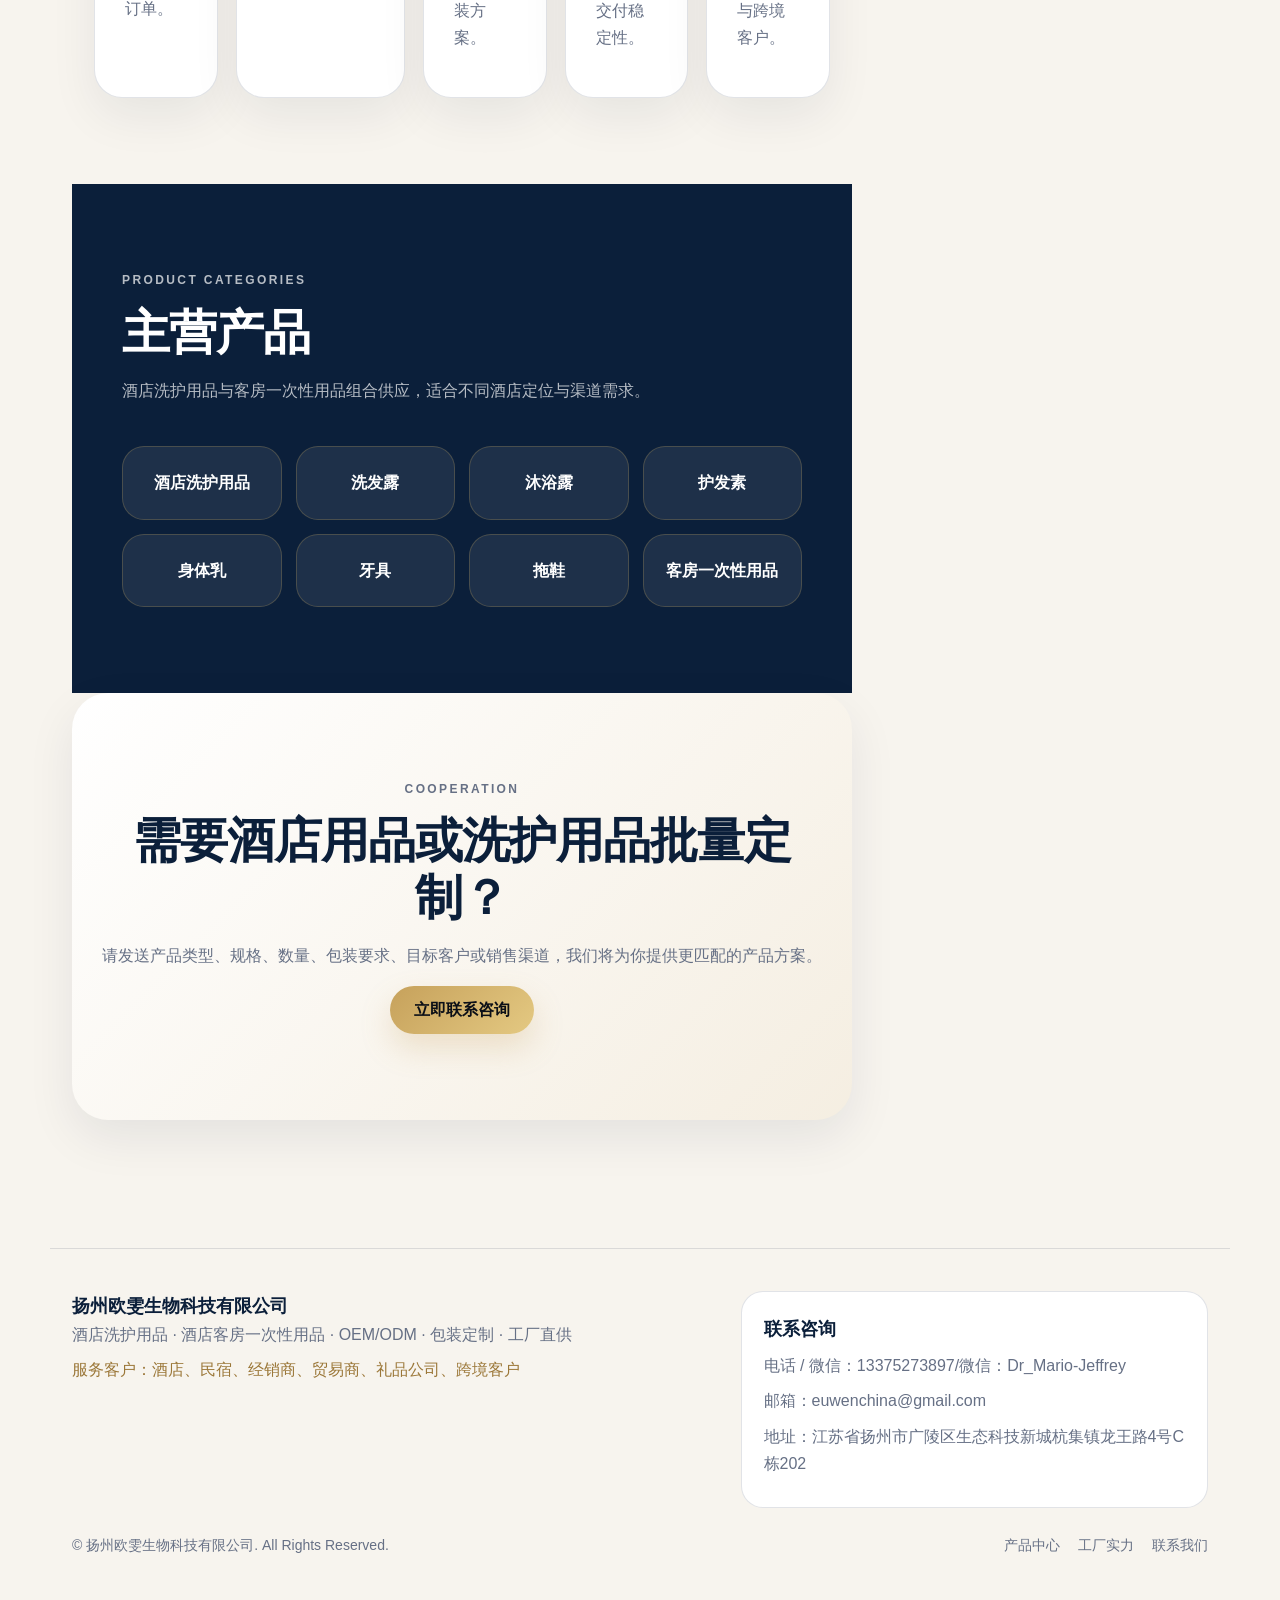
==== commit 7d5e2391: "Update index.html" ====
--- a/index.html
+++ b/index.html
@@ -22,12 +22,13 @@
 </head>
 <body>
   <header class="header">
-    
-<div class="top-contact">
-  <div class="top-contact-inner">
-    <span>扬州欧雯生物科技有限公司</span>
-    <span>酒店洗护用品 / 客房一次性用品 OEM/ODM 工厂</span>
-    <a href="contact.html">联系咨询</a>
+<a class="brand" href="index.html" aria-label="返回首页">
+  <img src="./favicon.png" alt="欧雯生物" class="site-logo">
+  <span class="brand-text">
+    <strong>欧雯生物</strong>
+    <small>HOTEL AMENITIES OEM/ODM</small>
+  </span>
+</a>
   </div>
 </div>
 
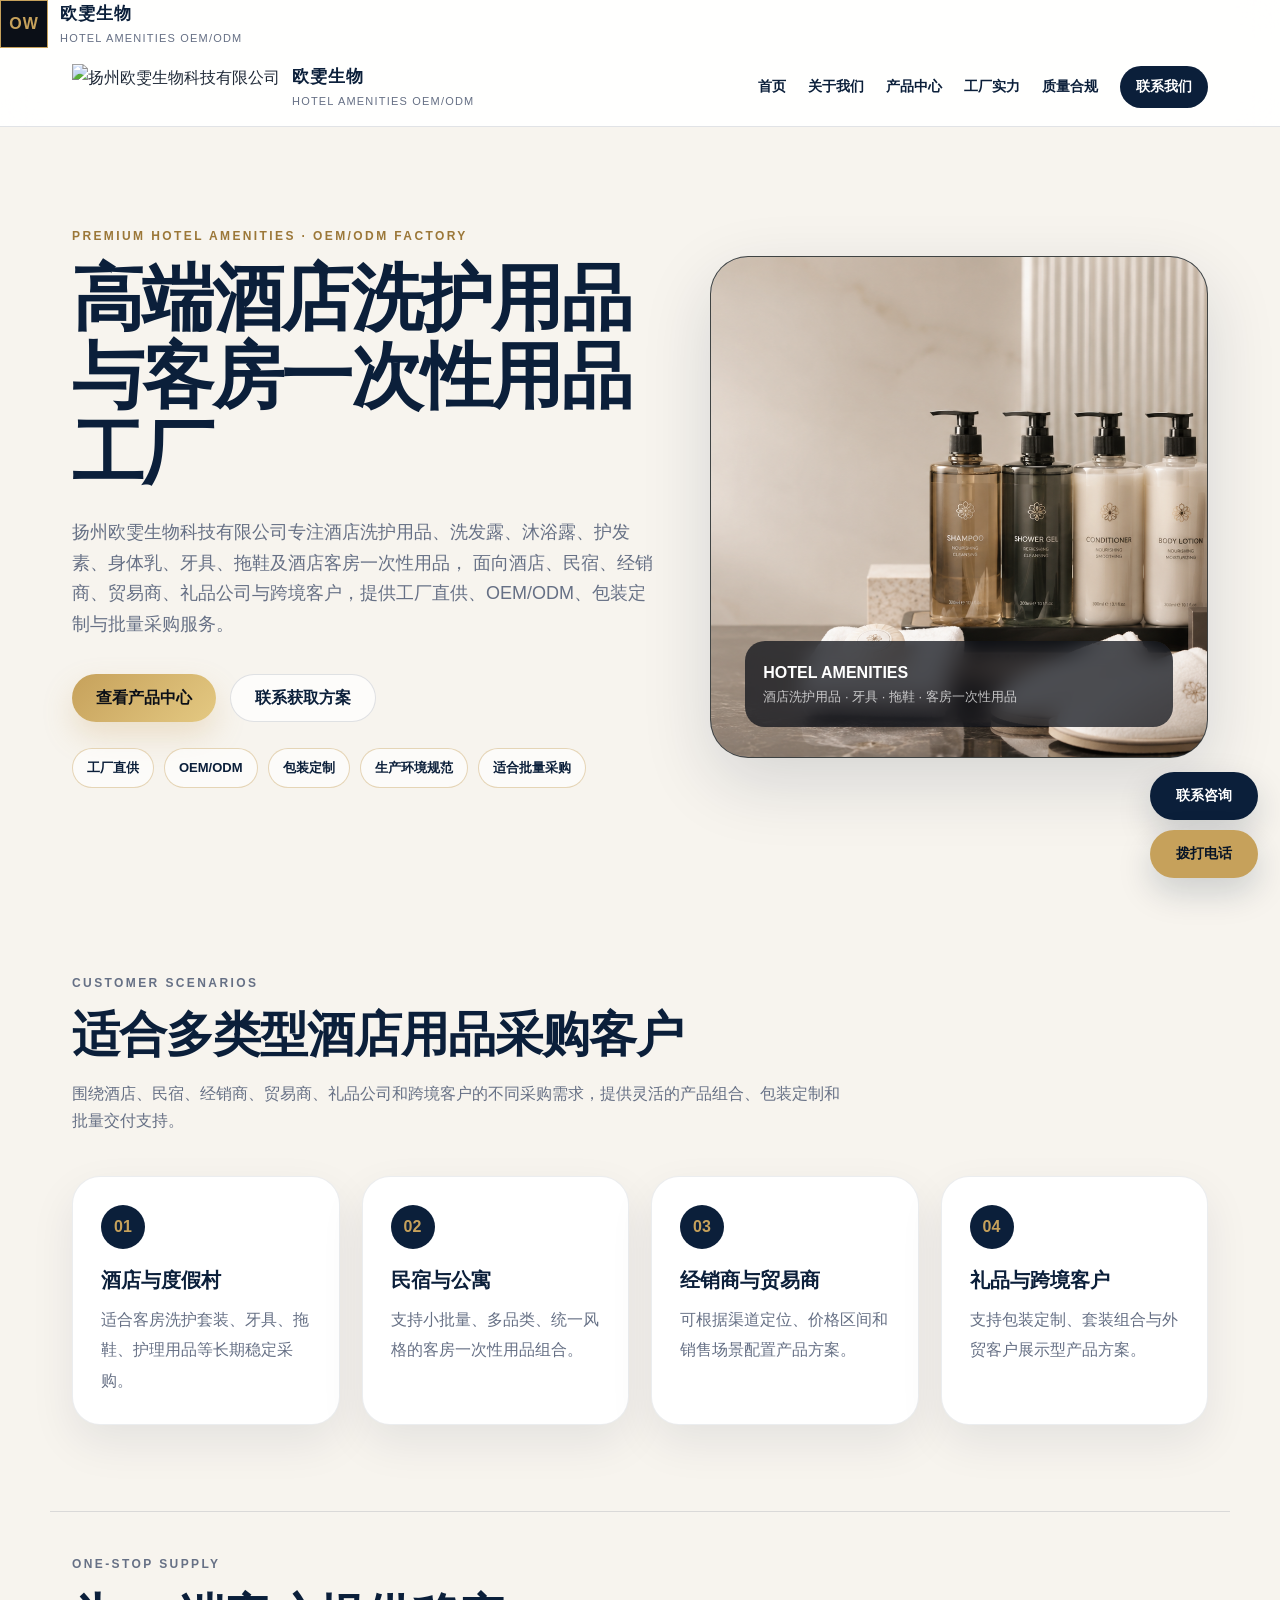
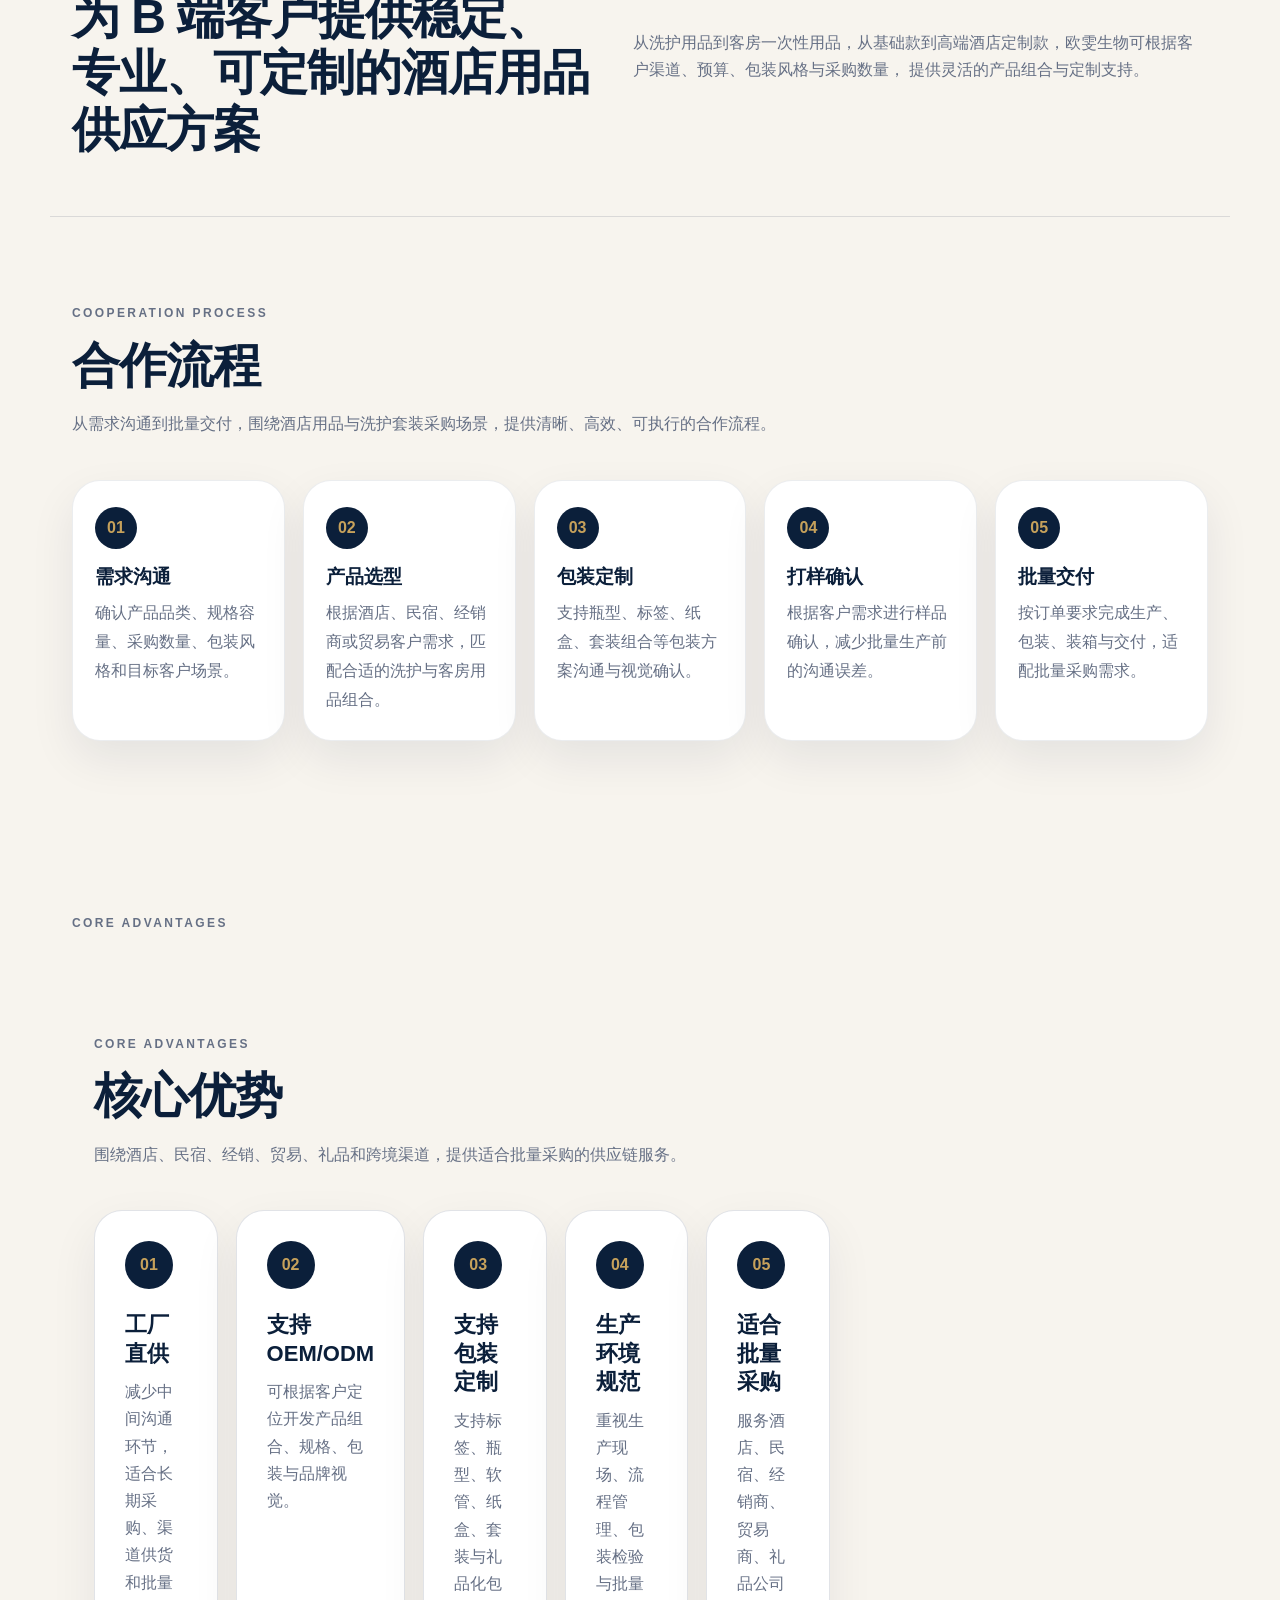
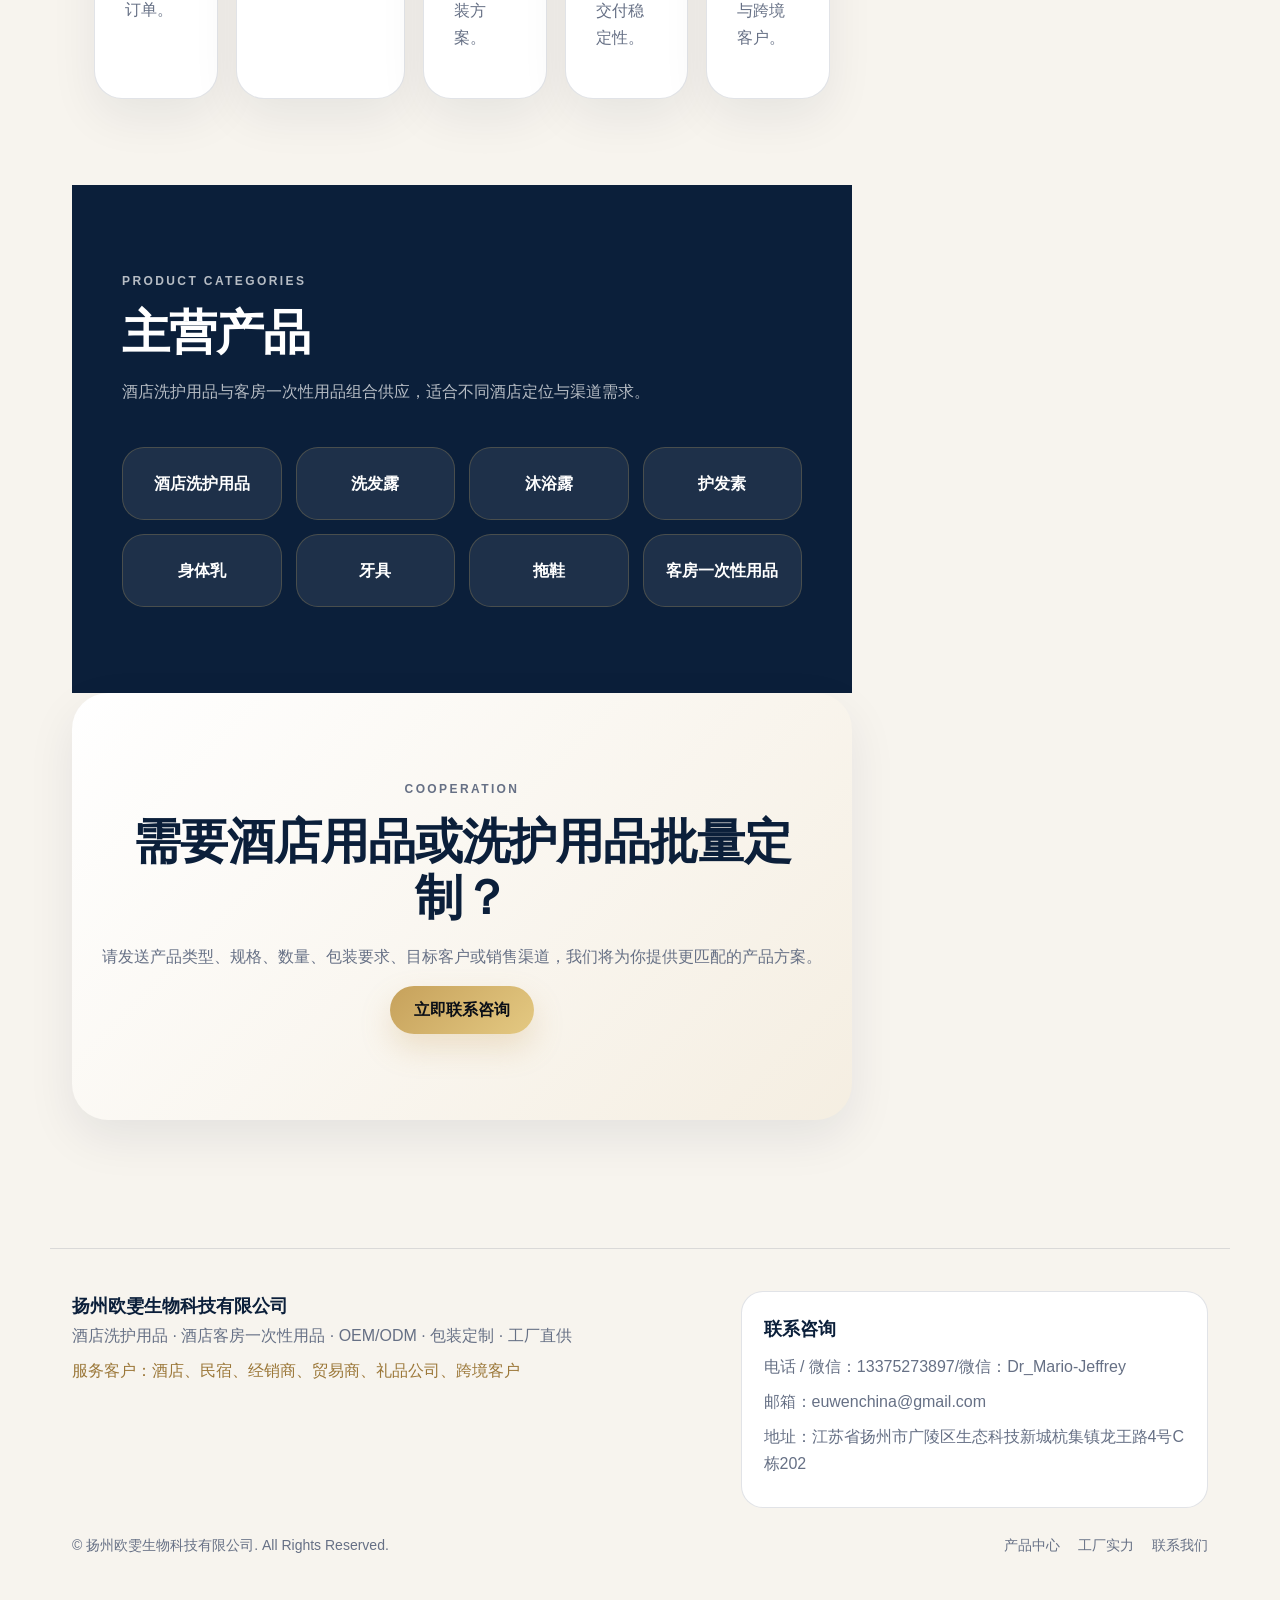
==== commit 62df1aeb: "Update index.html" ====
--- a/index.html
+++ b/index.html
@@ -23,10 +23,12 @@
 <body>
   <header class="header">
 <a class="brand" href="index.html" aria-label="返回首页">
-  <img src="./favicon.png" alt="欧雯生物" class="site-logo">
+  <span class="brand-mark">OW</span>
   <span class="brand-text">
     <strong>欧雯生物</strong>
     <small>HOTEL AMENITIES OEM/ODM</small>
+  </span>
+</a>
   </span>
 </a>
   </div>
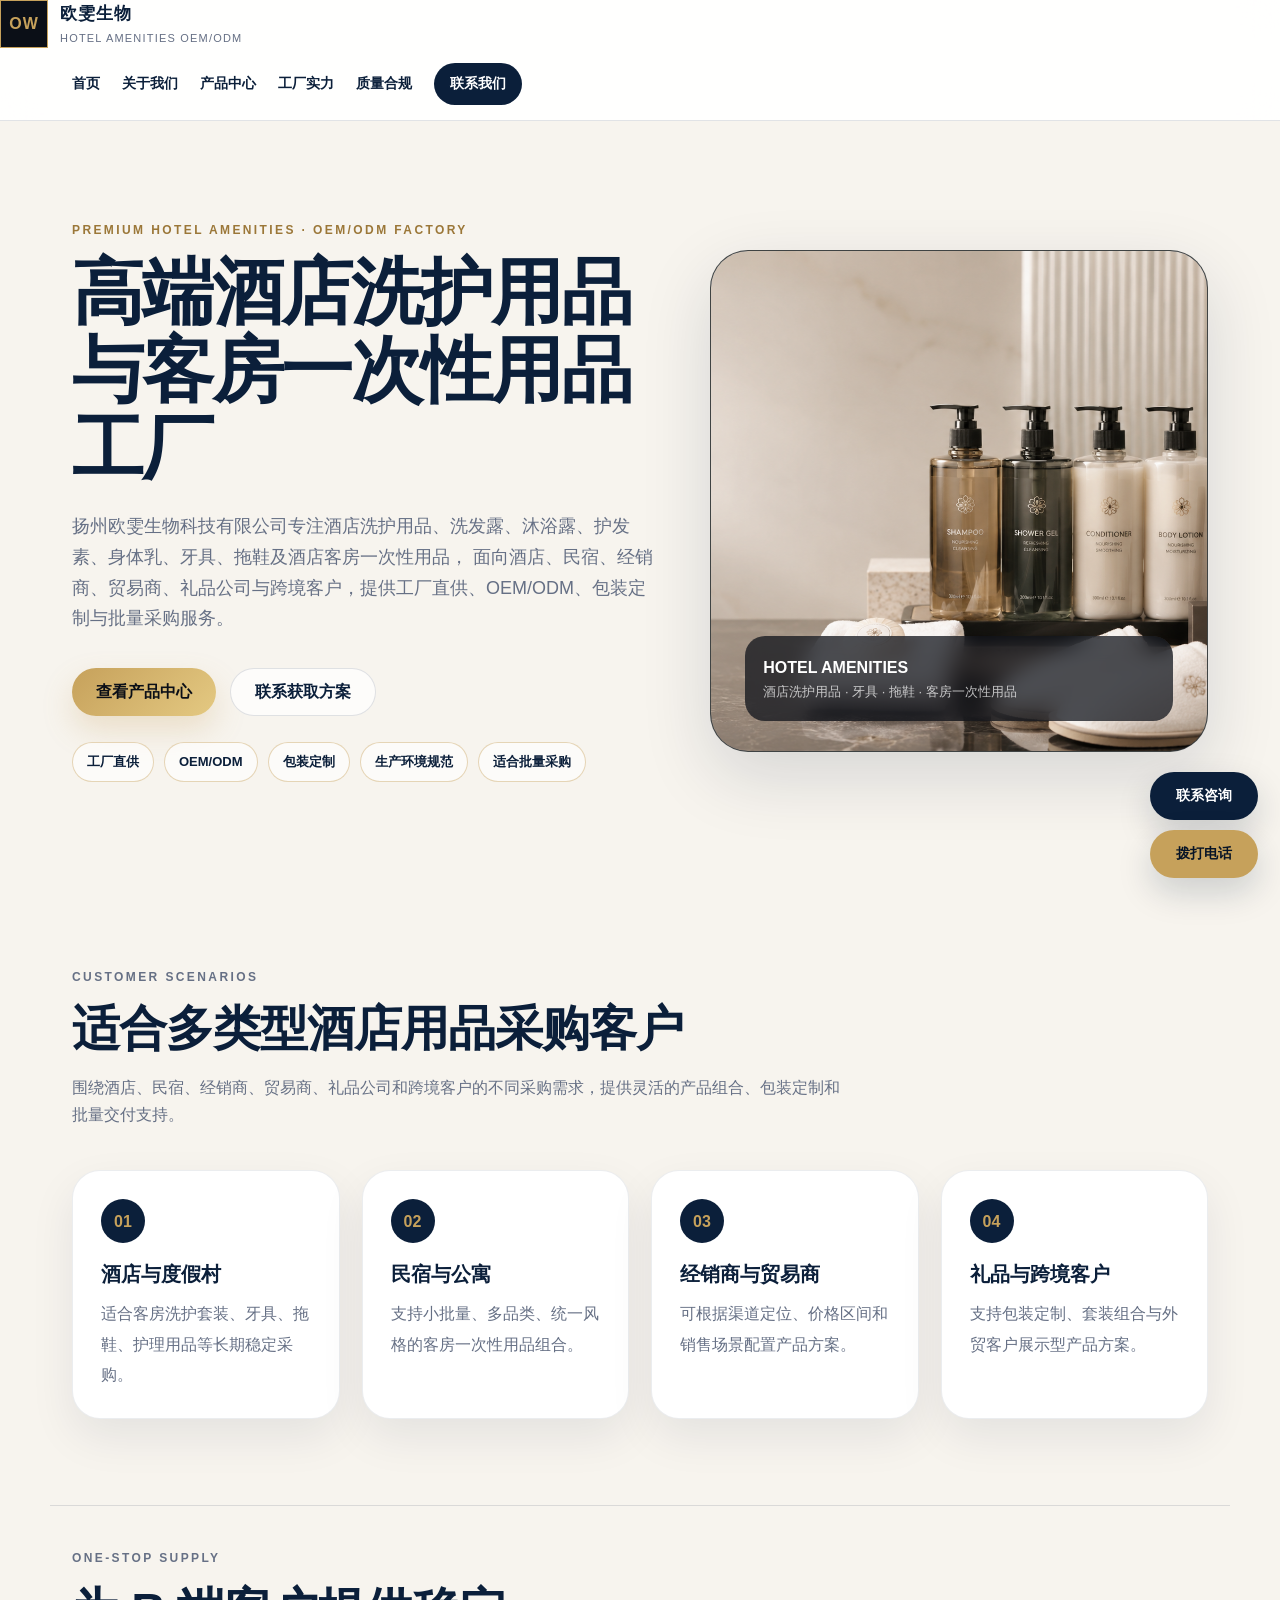
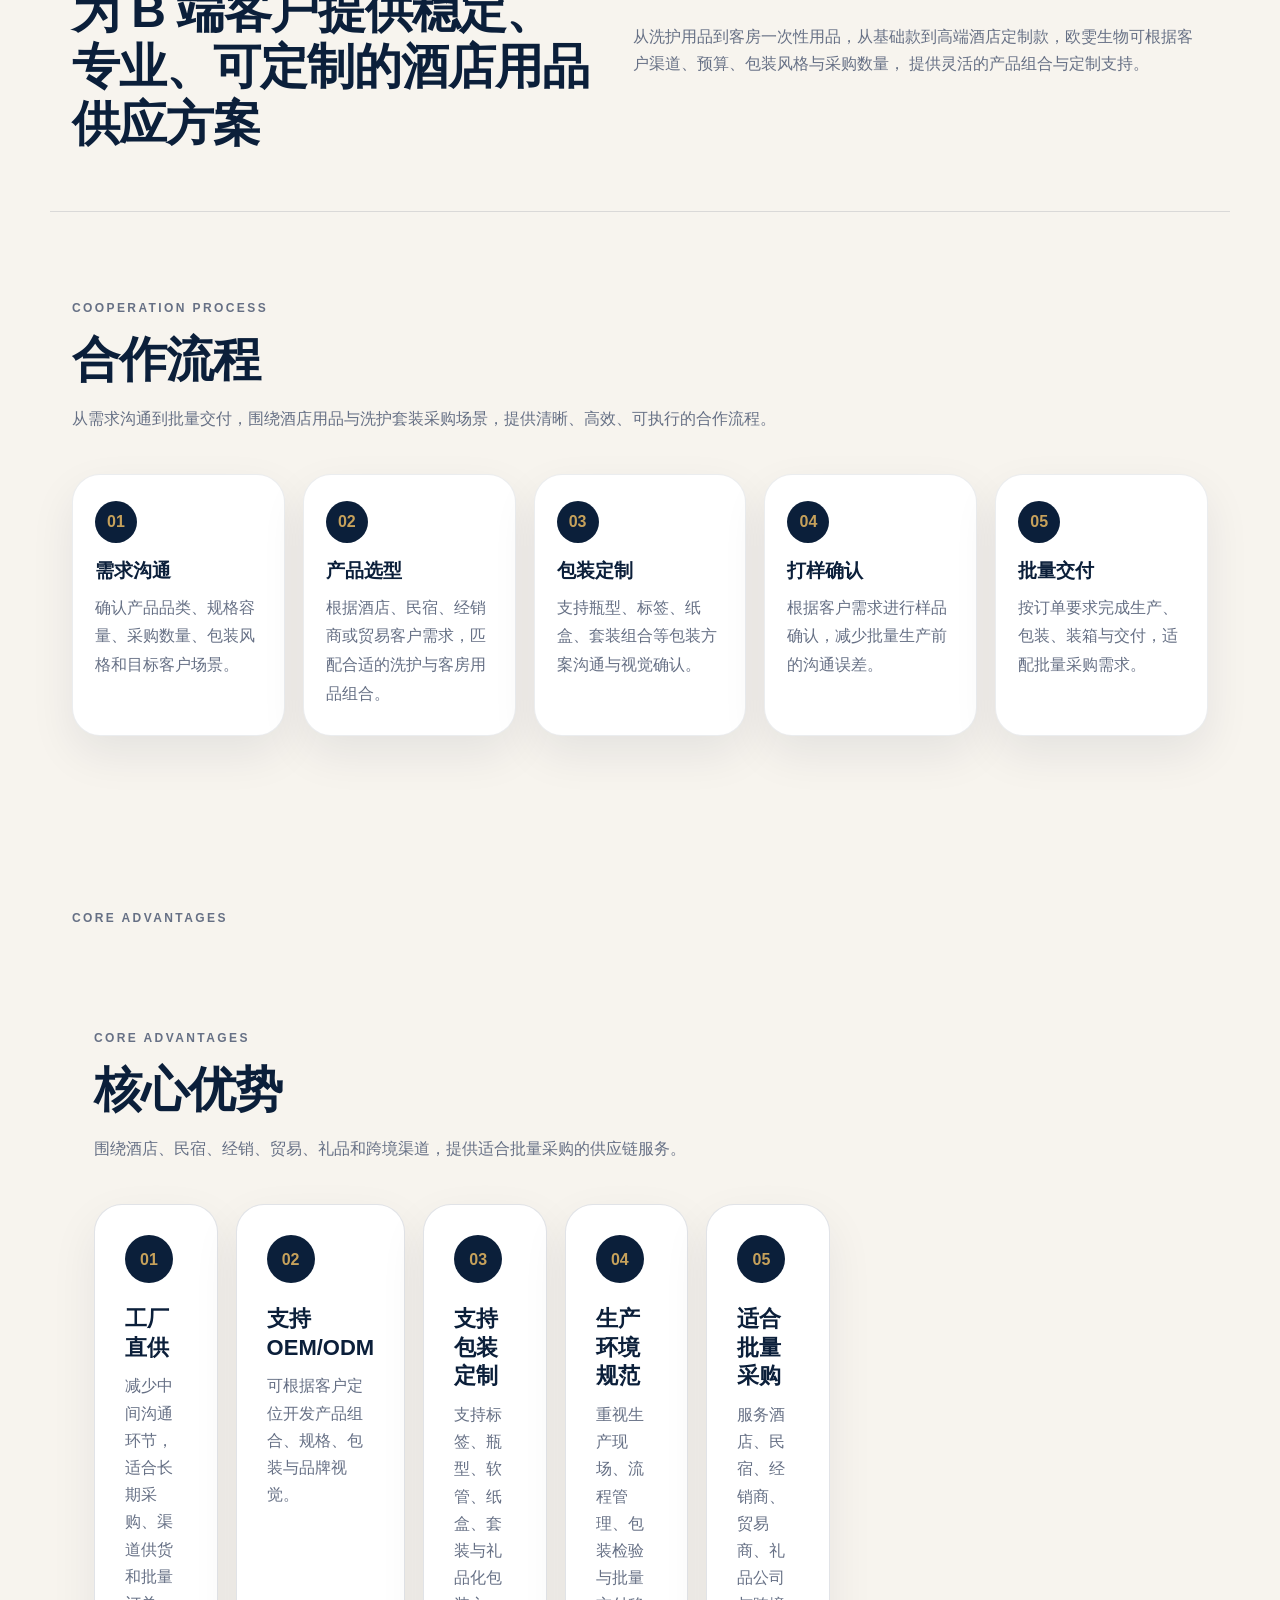
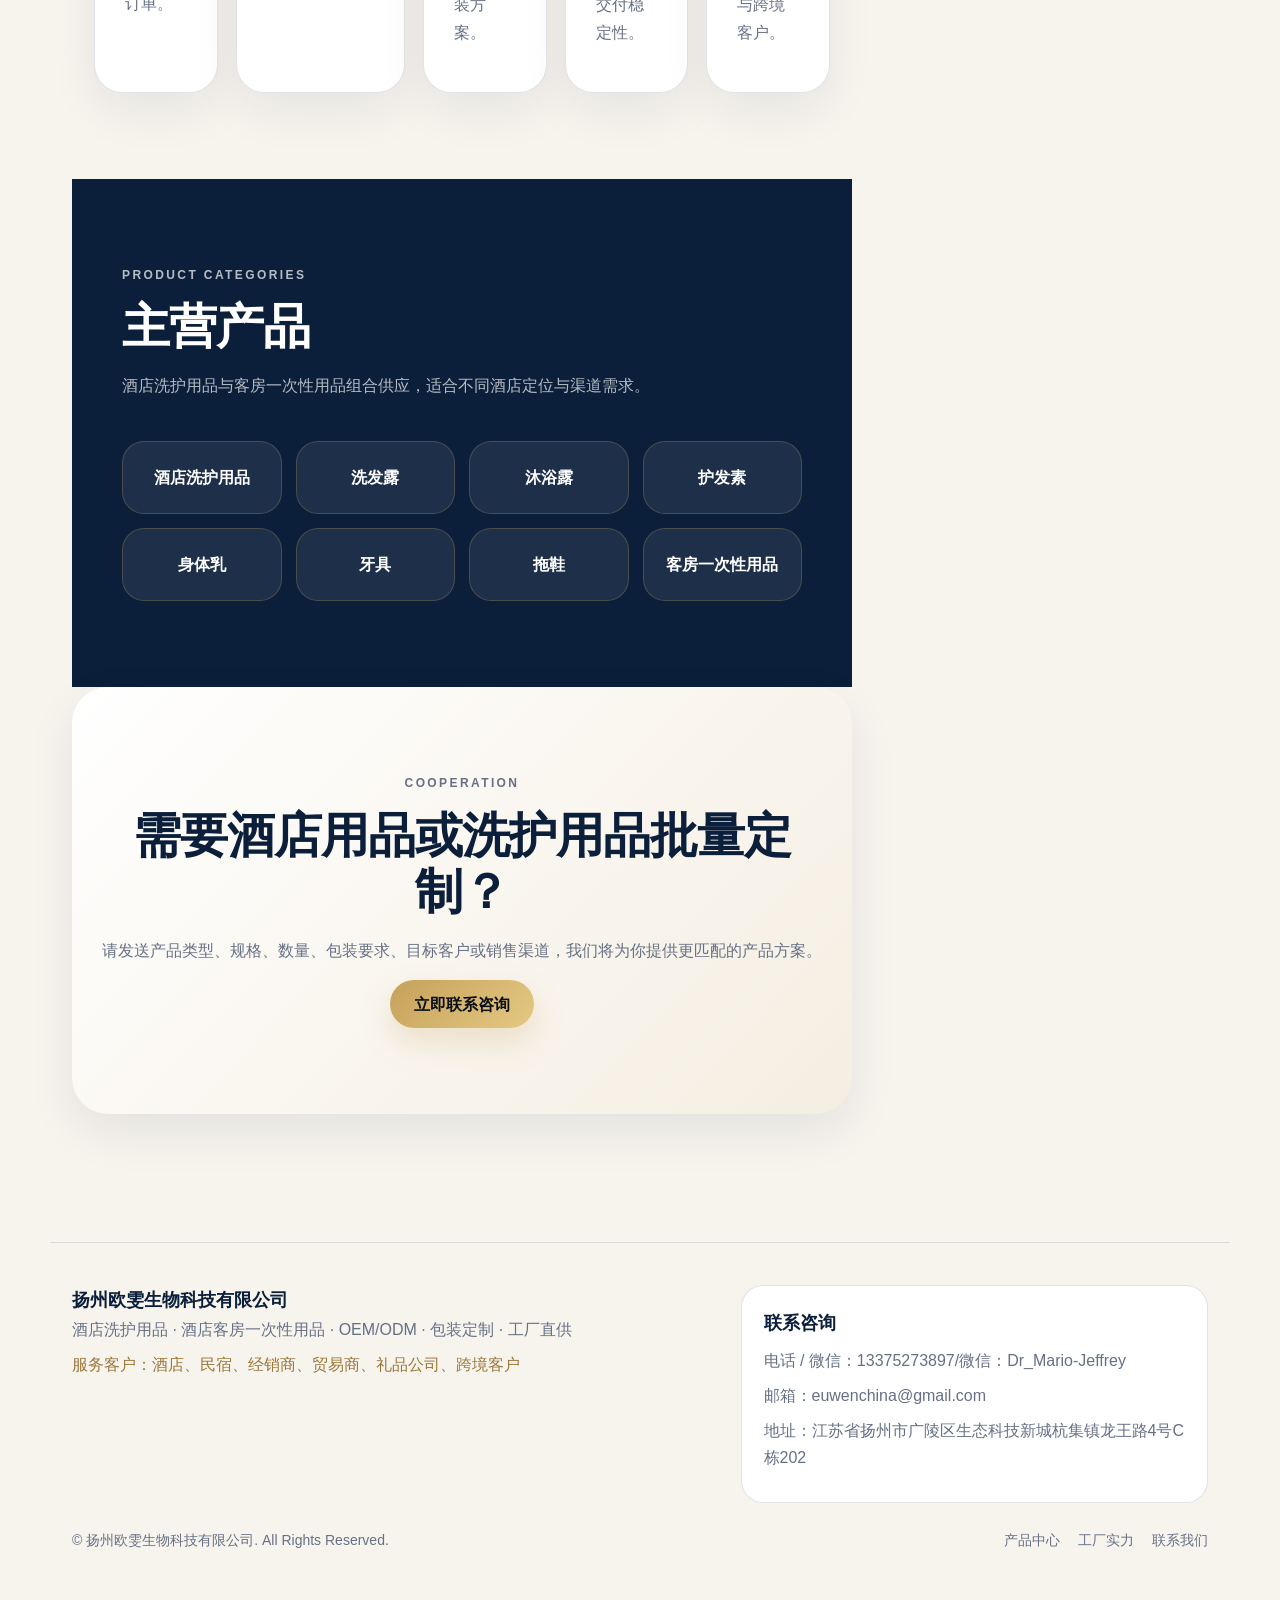
==== commit a8028a1d: "Update index.html" ====
--- a/index.html
+++ b/index.html
@@ -35,13 +35,6 @@
 </div>
 
 <nav class="site-nav">
-<a class="brand" href="index.html" aria-label="返回首页">
-  <img src="images/logo.png" alt="扬州欧雯生物科技有限公司" class="site-logo">
-  <span class="brand-text">
-    <strong>欧雯生物</strong>
-    <small>HOTEL AMENITIES OEM/ODM</small>
-  </span>
-</a>
 
   <button class="menu-btn" id="menuBtn" aria-label="打开导航菜单">☰</button>
 
--- a/styles.css
+++ b/styles.css
@@ -1399,24 +1399,14 @@
   justify-content: center;
   gap: 14px;
   flex-wrap: wrap;
-}
-.site-logo {
-  height: 48px;
-  width: auto;
-  display: block;
-  object-fit: contain;
+
 }
 
 .brand {
   display: flex;
   align-items: center;
   text-decoration: none;
-}
-.site-logo {
-  height: 46px;
-  width: auto;
-  display: block;
-  object-fit: contain;
+
 }
 
 .brand {
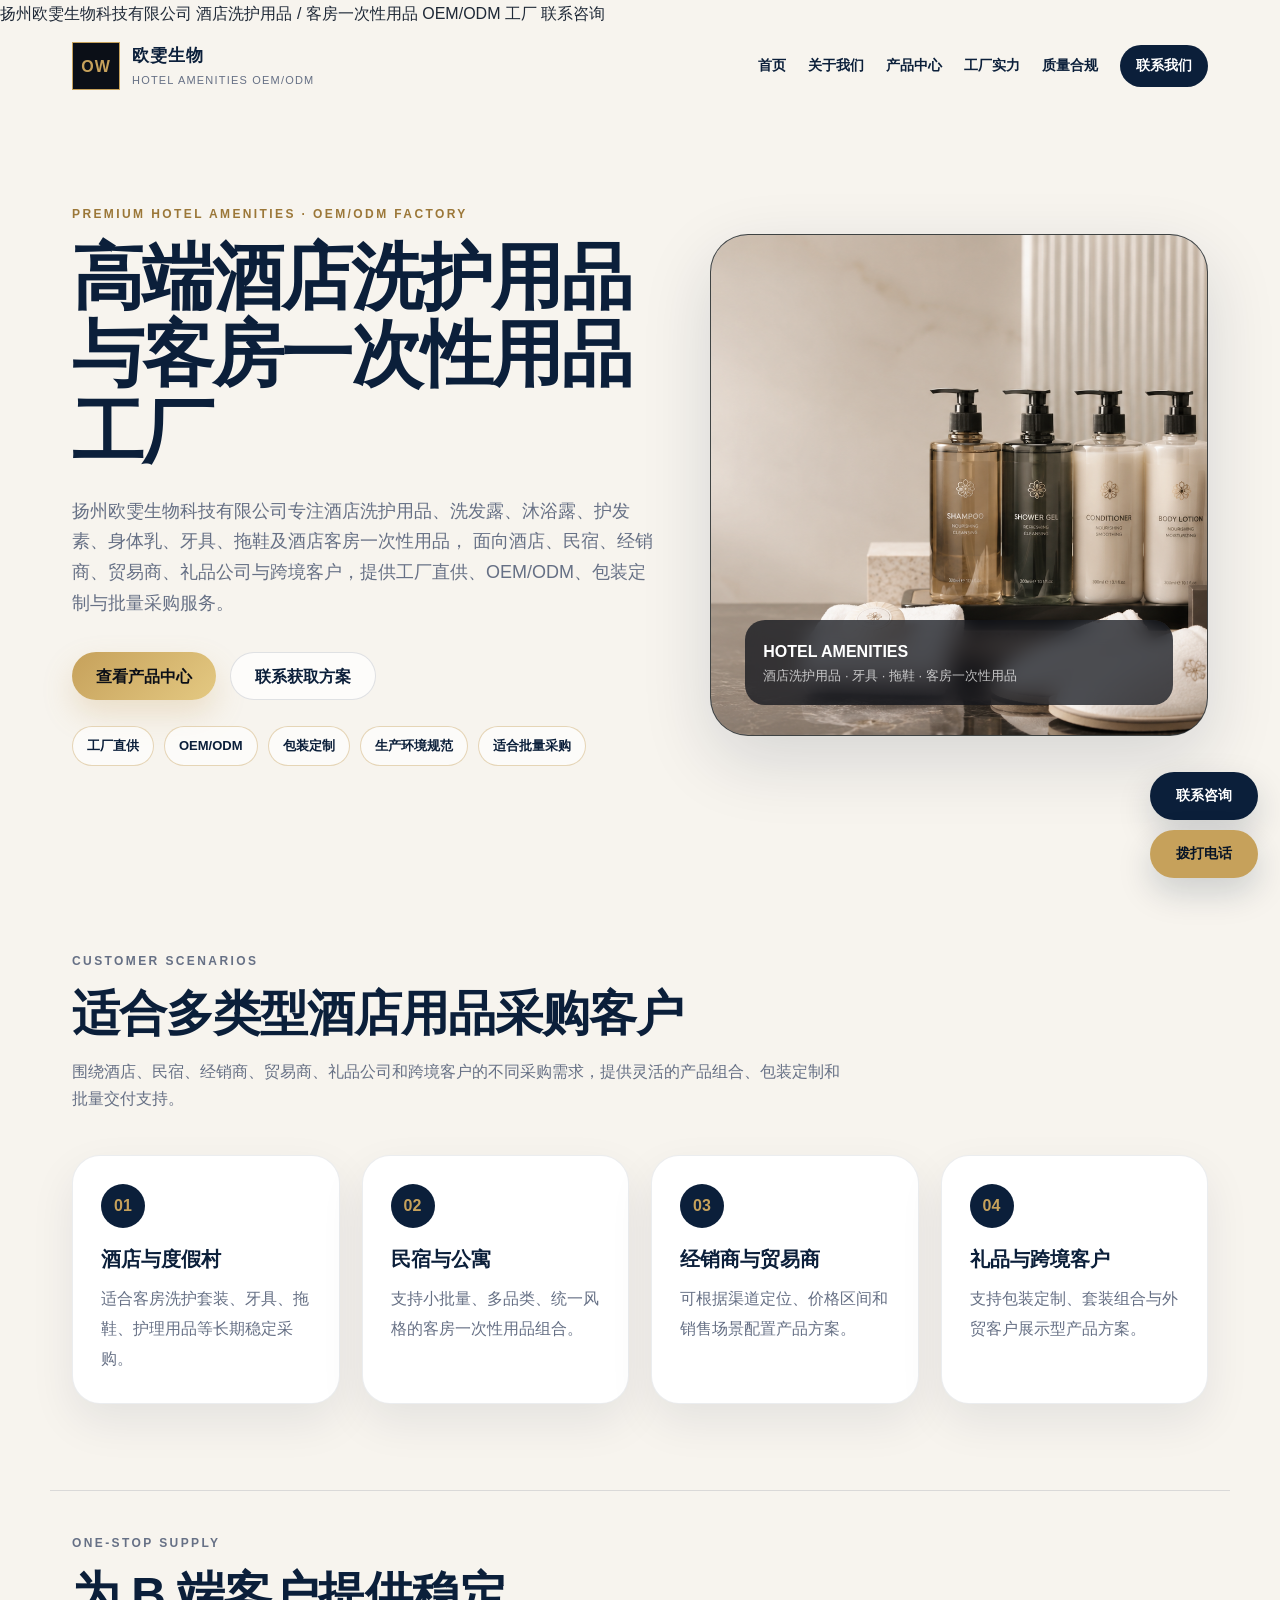
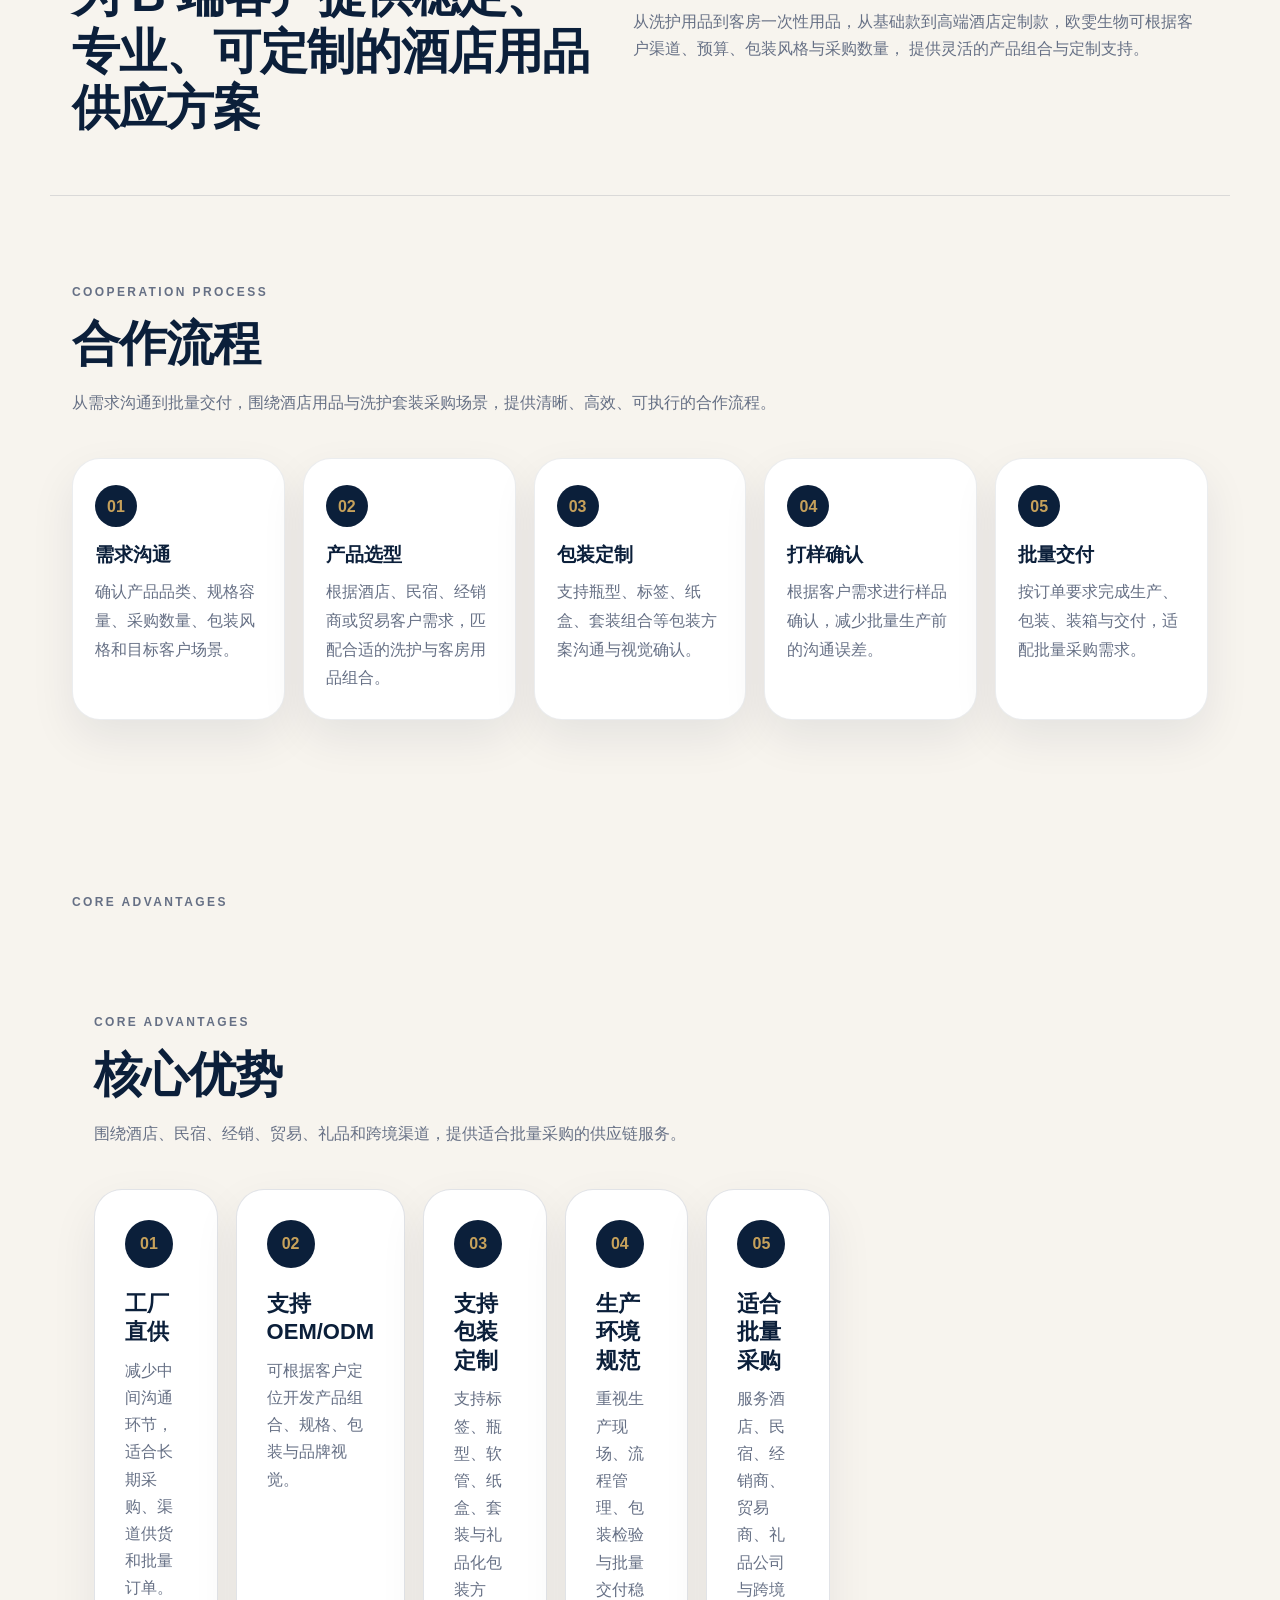
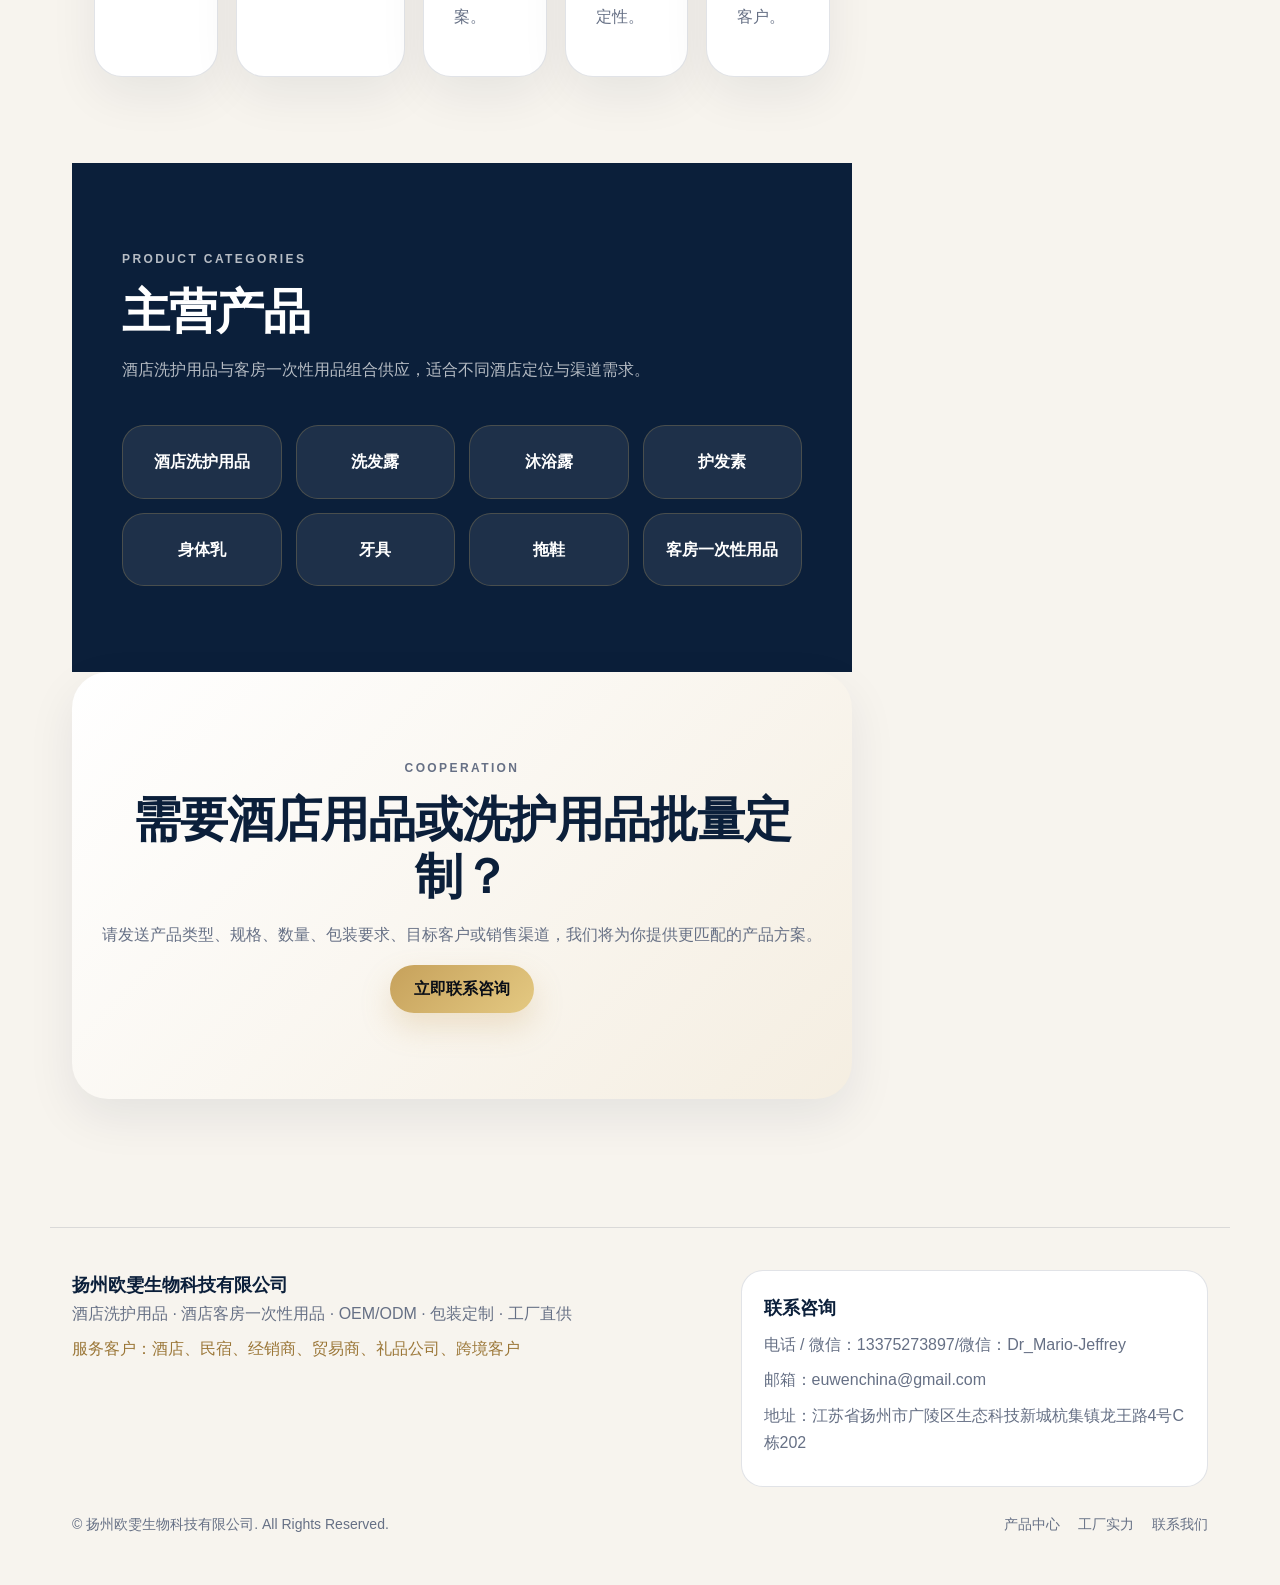
==== commit 438c9f36: "Update index.html" ====
--- a/index.html
+++ b/index.html
@@ -21,34 +21,38 @@
   <link rel="icon" type="image/png" href="assets/favicon.png" />
 </head>
 <body>
-  <header class="header">
-<a class="brand" href="index.html" aria-label="返回首页">
-  <span class="brand-mark">OW</span>
-  <span class="brand-text">
-    <strong>欧雯生物</strong>
-    <small>HOTEL AMENITIES OEM/ODM</small>
-  </span>
-</a>
-  </span>
-</a>
-  </div>
-</div>
-
-<nav class="site-nav">
-
-  <button class="menu-btn" id="menuBtn" aria-label="打开导航菜单">☰</button>
-
-  <div class="nav-links" id="navLinks">
-    <a href="index.html">首页</a>
-    <a href="about.html">关于我们</a>
-    <a href="products.html">产品中心</a>
-    <a href="factory.html">工厂实力</a>
-    <a href="quality.html">质量合规</a>
-    <a href="contact.html" class="nav-cta">联系我们</a>
-  </div>
-</nav>
-
-  </header>
+ <header class="site-header">
+  <div class="top-bar">
+    <div class="top-inner">
+      <span>扬州欧雯生物科技有限公司</span>
+      <span>酒店洗护用品 / 客房一次性用品 OEM/ODM 工厂</span>
+      <a href="contact.html">联系咨询</a>
+    </div>
+  </div>
+
+  <div class="main-header">
+    <nav class="site-nav">
+      <a class="brand" href="index.html" aria-label="返回首页">
+        <span class="brand-mark">OW</span>
+        <span class="brand-text">
+          <strong>欧雯生物</strong>
+          <small>HOTEL AMENITIES OEM/ODM</small>
+        </span>
+      </a>
+
+      <button class="menu-btn" id="menuBtn" aria-label="打开导航菜单">☰</button>
+
+      <div class="nav-links" id="navLinks">
+        <a href="index.html">首页</a>
+        <a href="about.html">关于我们</a>
+        <a href="products.html">产品中心</a>
+        <a href="factory.html">工厂实力</a>
+        <a href="quality.html">质量合规</a>
+        <a href="contact.html" class="nav-cta">联系我们</a>
+      </div>
+    </nav>
+  </div>
+</header>
 
   <main>
     
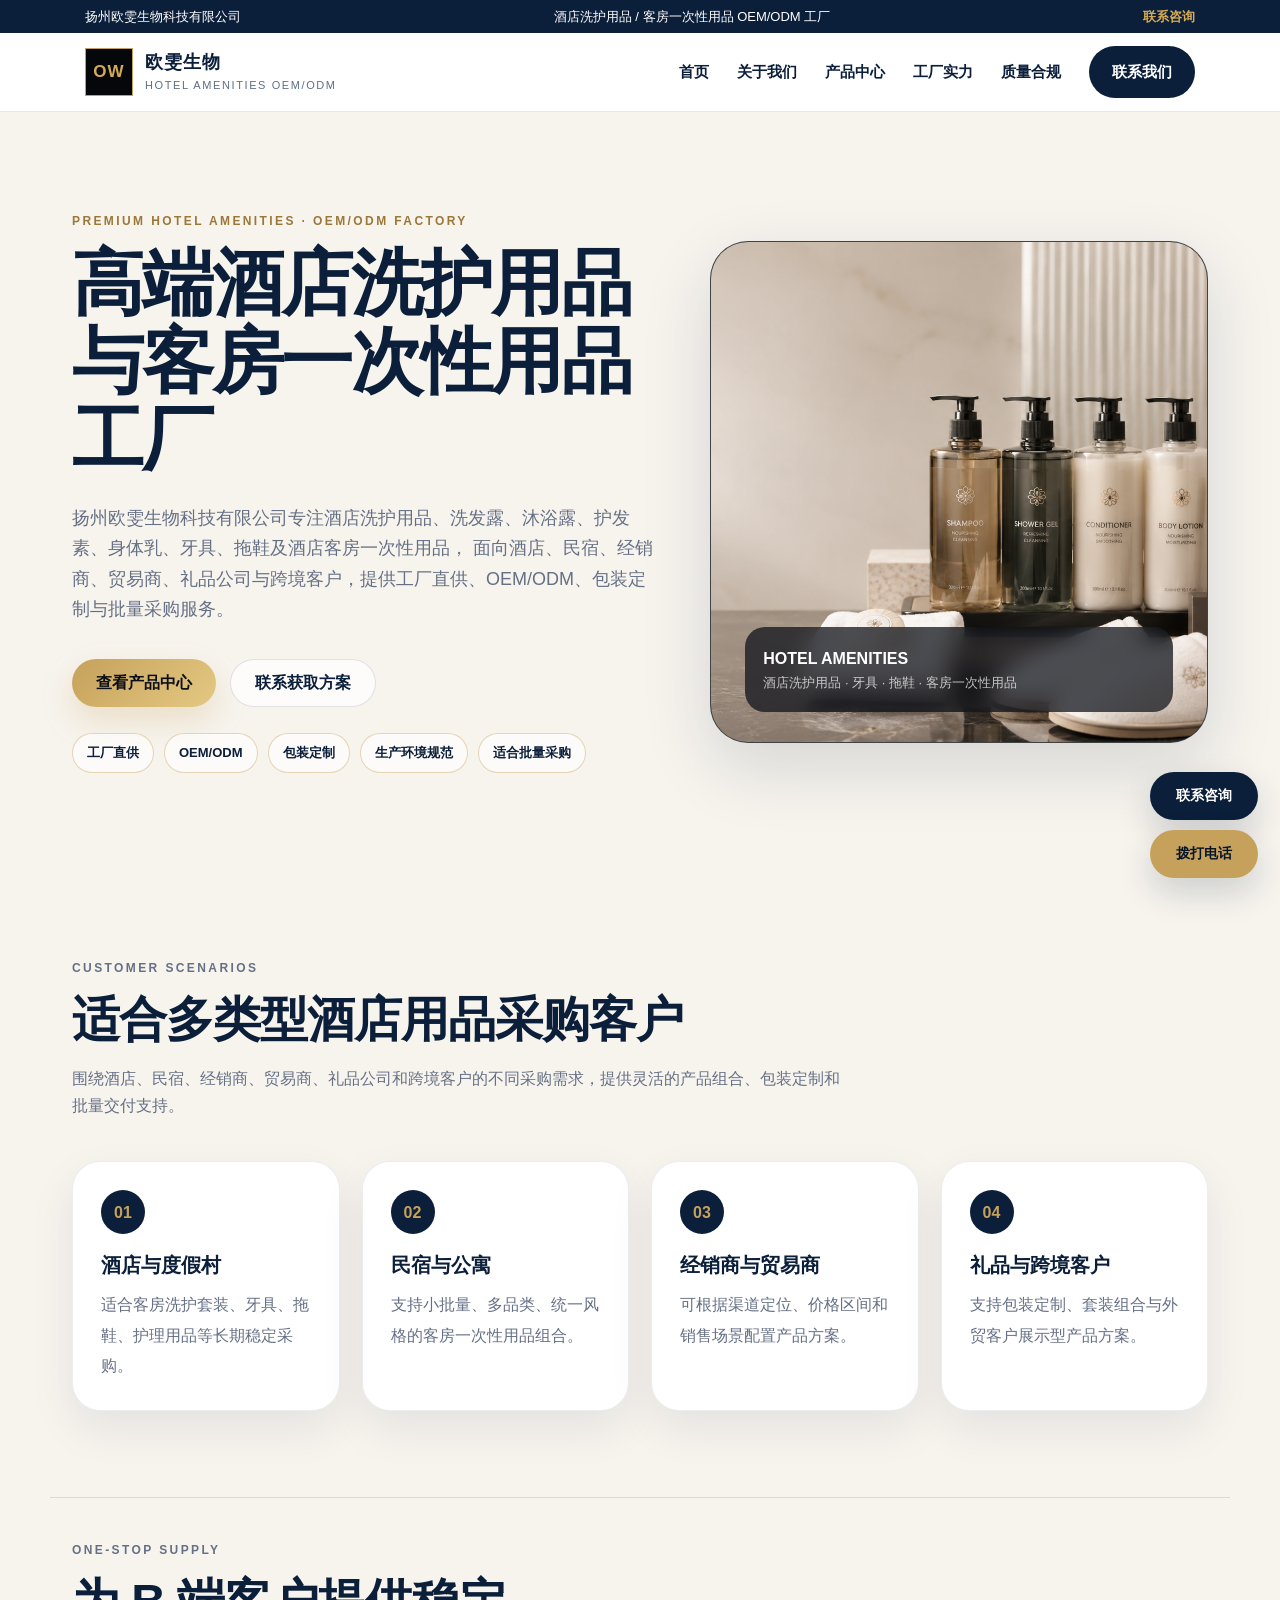
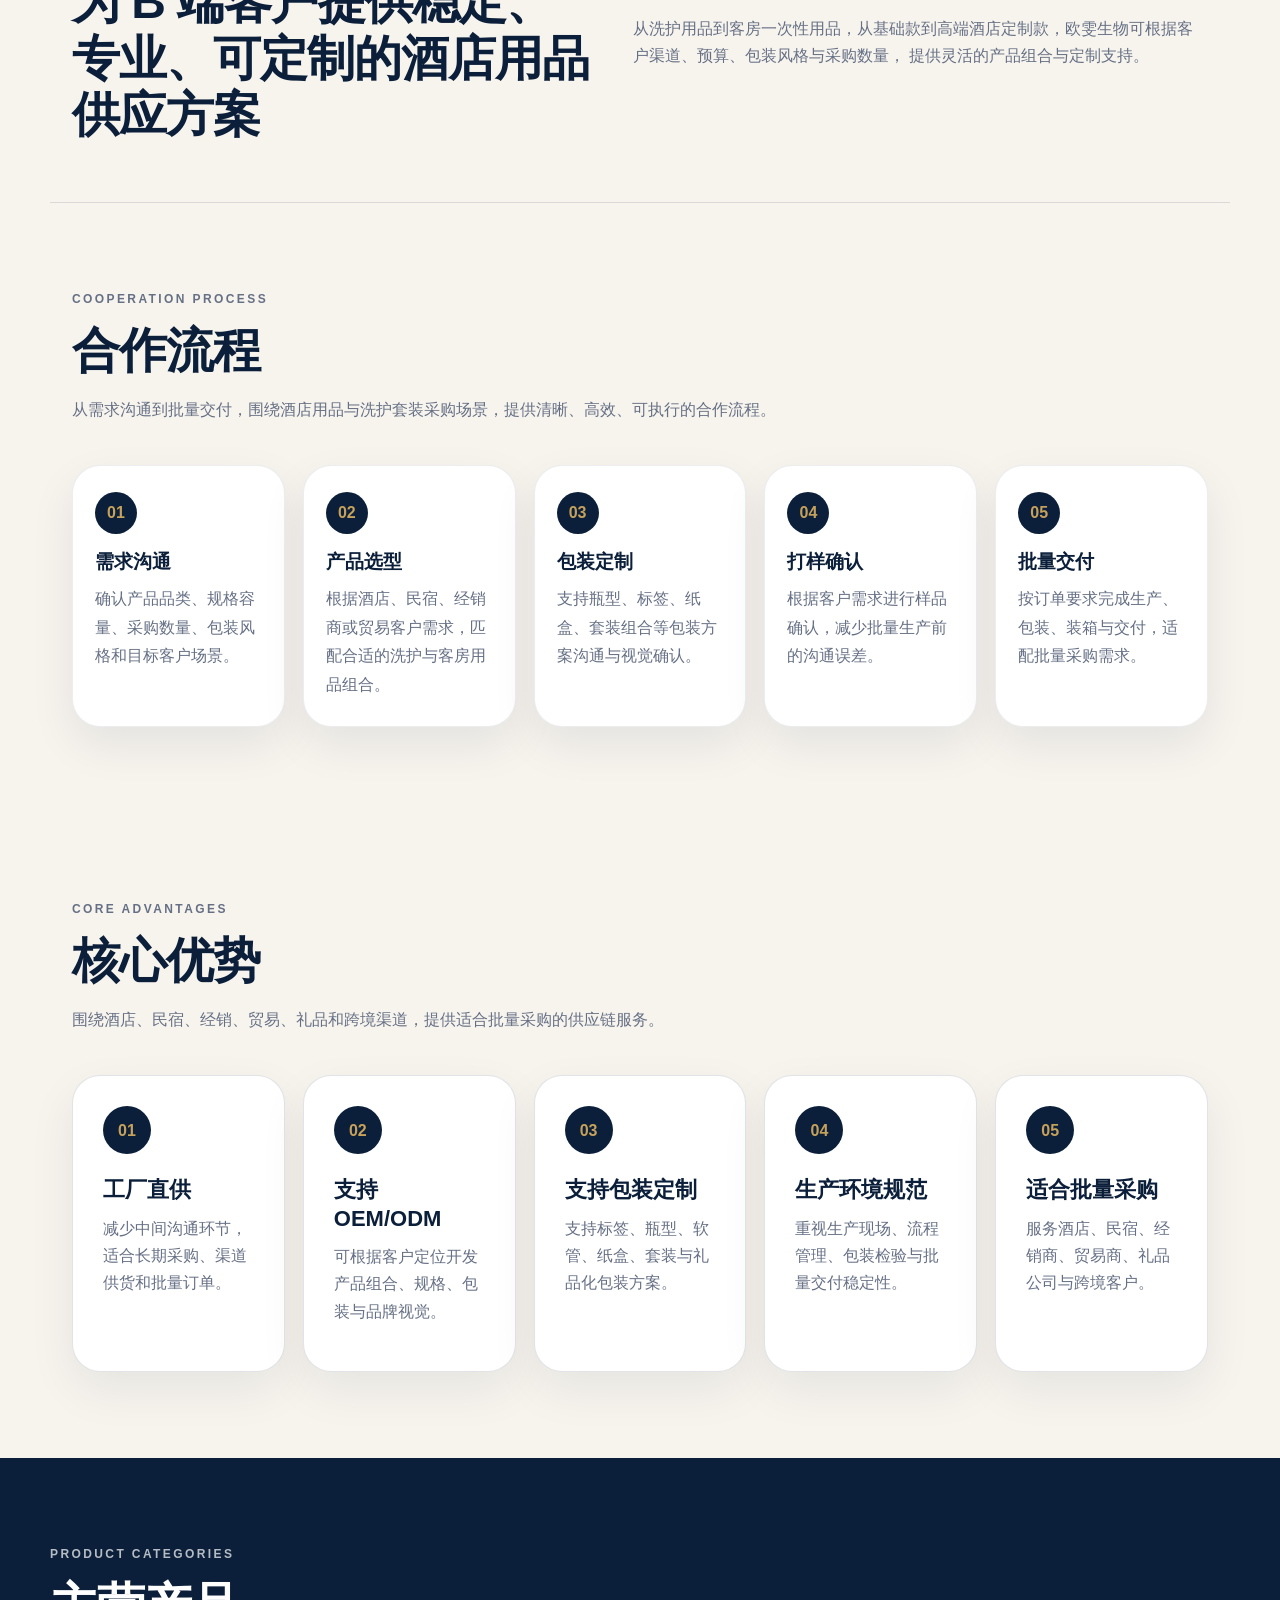
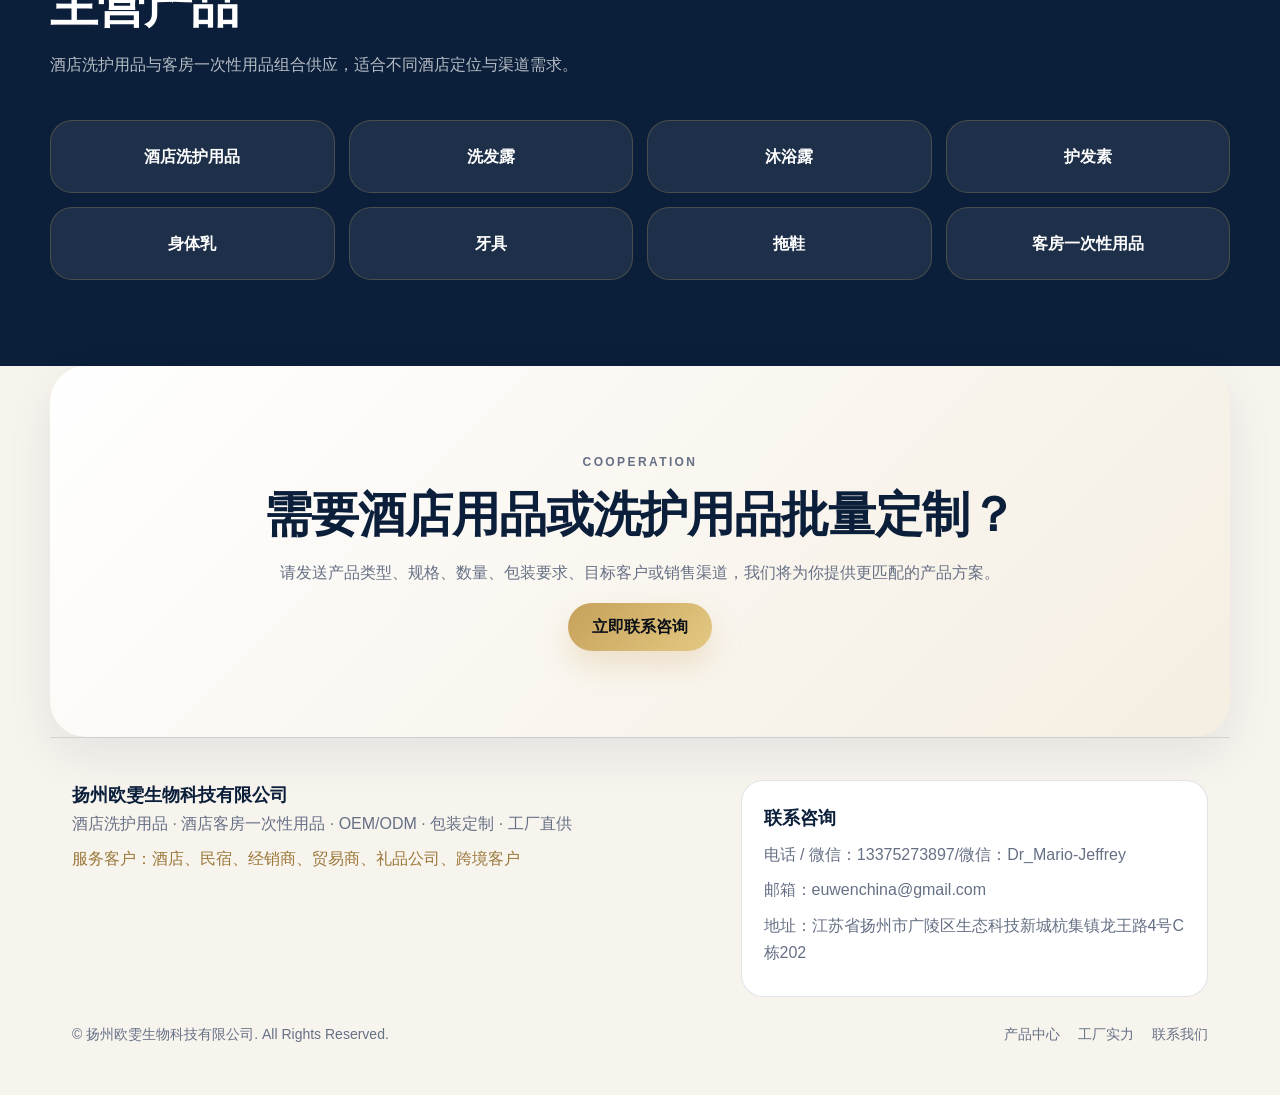
==== commit dc0b2acf: "Update index.html" ====
--- a/index.html
+++ b/index.html
@@ -167,9 +167,6 @@
 <section class="section">
   <div class="section-head">
     <p class="eyebrow">CORE ADVANTAGES</p>
-<section class="section">
-  <div class="section-head">
-    <p class="eyebrow">CORE ADVANTAGES</p>
     <h2>核心优势</h2>
     <p>围绕酒店、民宿、经销、贸易、礼品和跨境渠道，提供适合批量采购的供应链服务。</p>
   </div>
--- a/styles.css
+++ b/styles.css
@@ -1415,3 +1415,230 @@
   gap: 12px;
   text-decoration: none;
 }
+body {
+  margin: 0;
+}
+
+.site-header {
+  width: 100%;
+  background: #ffffff;
+  border-bottom: 1px solid #e5e7eb;
+}
+
+.top-bar {
+  width: 100%;
+  background: #0b1f3a;
+  color: #ffffff;
+  font-size: 13px;
+}
+
+.top-inner {
+  max-width: 1150px;
+  height: 33px;
+  margin: 0 auto;
+  padding: 0 20px;
+  display: flex;
+  align-items: center;
+  justify-content: space-between;
+  box-sizing: border-box;
+}
+
+.top-inner span {
+  color: #ffffff;
+  white-space: nowrap;
+}
+
+.top-inner a {
+  color: #d6aa55;
+  text-decoration: none;
+  font-weight: 700;
+  white-space: nowrap;
+}
+
+.main-header {
+  width: 100%;
+  background: #ffffff;
+}
+
+.site-nav {
+  max-width: 1150px;
+  height: 78px;
+  margin: 0 auto;
+  padding: 0 20px;
+  display: flex;
+  align-items: center;
+  justify-content: space-between;
+  box-sizing: border-box;
+}
+
+.brand {
+  display: flex;
+  align-items: center;
+  gap: 12px;
+  text-decoration: none;
+  flex-shrink: 0;
+}
+
+.brand-mark {
+  width: 48px;
+  height: 48px;
+  background: #05070a;
+  color: #d6aa55;
+  display: flex;
+  align-items: center;
+  justify-content: center;
+  font-size: 17px;
+  font-weight: 800;
+  letter-spacing: 1px;
+}
+
+.brand-text {
+  display: flex;
+  flex-direction: column;
+  line-height: 1.2;
+}
+
+.brand-text strong {
+  color: #0b1f3a;
+  font-size: 18px;
+  font-weight: 800;
+}
+
+.brand-text small {
+  margin-top: 5px;
+  color: #5f6f85;
+  font-size: 11px;
+  letter-spacing: 1.6px;
+  white-space: nowrap;
+}
+
+.nav-links {
+  display: flex;
+  align-items: center;
+  gap: 28px;
+  margin-left: auto;
+}
+
+.nav-links a {
+  color: #0b1f3a;
+  text-decoration: none;
+  font-size: 15px;
+  font-weight: 700;
+  white-space: nowrap;
+}
+
+.nav-links a:hover {
+  color: #d6aa55;
+}
+
+.nav-links .nav-cta {
+  background: #0b1f3a;
+  color: #ffffff;
+  padding: 13px 23px;
+  border-radius: 999px;
+}
+
+.nav-links .nav-cta:hover {
+  background: #d6aa55;
+  color: #0b1f3a;
+}
+
+.menu-btn {
+  display: none;
+  border: none;
+  background: none;
+  color: #0b1f3a;
+  font-size: 26px;
+  cursor: pointer;
+}
+
+@media (max-width: 768px) {
+  .top-inner {
+    height: auto;
+    padding: 8px 16px;
+    flex-direction: column;
+    gap: 4px;
+    text-align: center;
+  }
+
+  .site-nav {
+    height: auto;
+    min-height: 72px;
+    padding: 12px 16px;
+    flex-wrap: wrap;
+  }
+
+  .brand-mark {
+    width: 44px;
+    height: 44px;
+  }
+
+  .brand-text strong {
+    font-size: 17px;
+  }
+
+  .brand-text small {
+    font-size: 10px;
+  }
+
+  .menu-btn {
+    display: block;
+    margin-left: auto;
+  }
+
+  .nav-links {
+    display: none;
+    width: 100%;
+    margin-left: 0;
+    padding: 14px 0 4px;
+    flex-direction: column;
+    align-items: flex-start;
+    gap: 14px;
+  }
+
+  .nav-links.active {
+    display: flex;
+  }
+
+  .nav-links .nav-cta {
+    padding: 10px 18px;
+  }
+}
+/* 顶部信息栏文字最终修复 */
+.top-bar,
+.top-bar * {
+  text-decoration: none !important;
+  line-height: 33px !important;
+  box-sizing: border-box !important;
+}
+
+.top-bar {
+  height: 33px !important;
+  overflow: hidden !important;
+}
+
+.top-inner {
+  max-width: 1150px !important;
+  height: 33px !important;
+  margin: 0 auto !important;
+  padding: 0 20px !important;
+  display: flex !important;
+  align-items: center !important;
+  justify-content: space-between !important;
+}
+
+.top-inner span,
+.top-inner a {
+  display: block !important;
+  font-size: 13px !important;
+}
+
+.top-inner span {
+  color: #ffffff !important;
+}
+
+.top-inner a {
+  color: #d6aa55 !important;
+  font-weight: 700 !important;
+  text-decoration: none !important;
+}
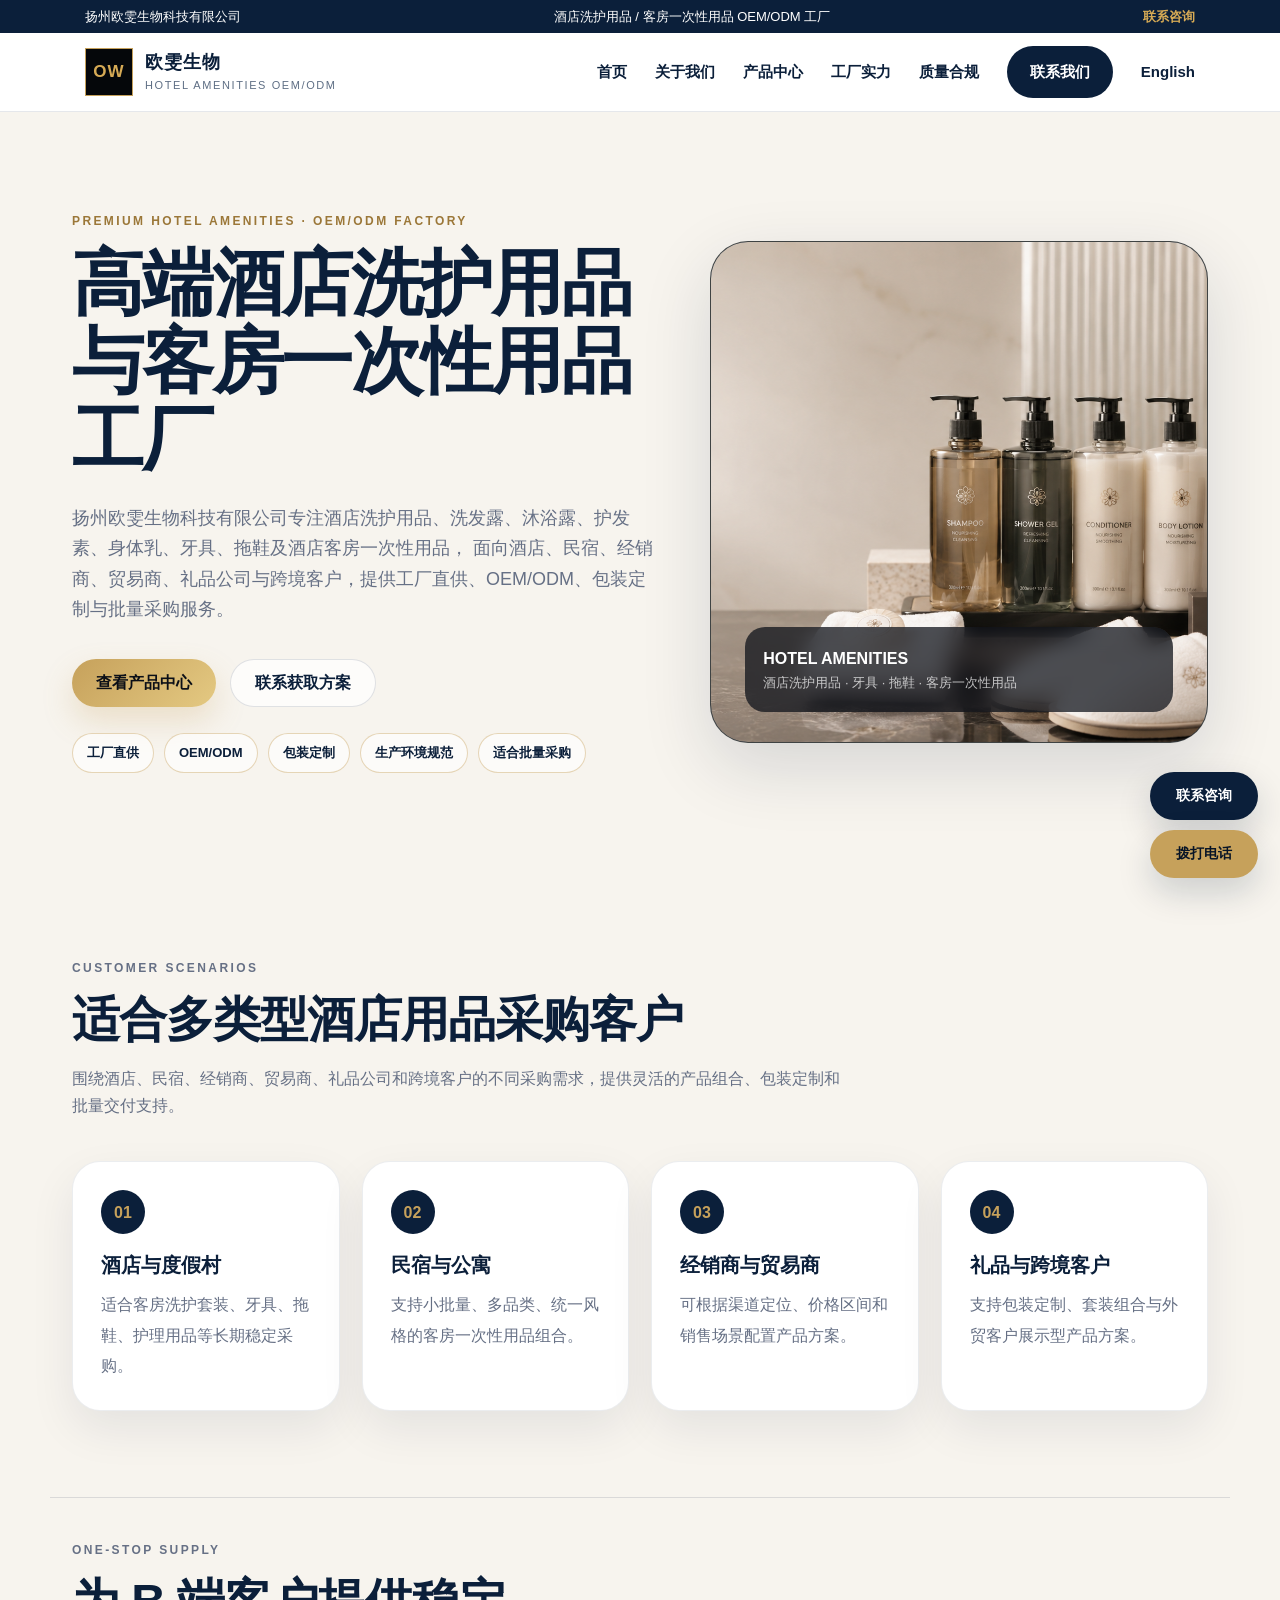
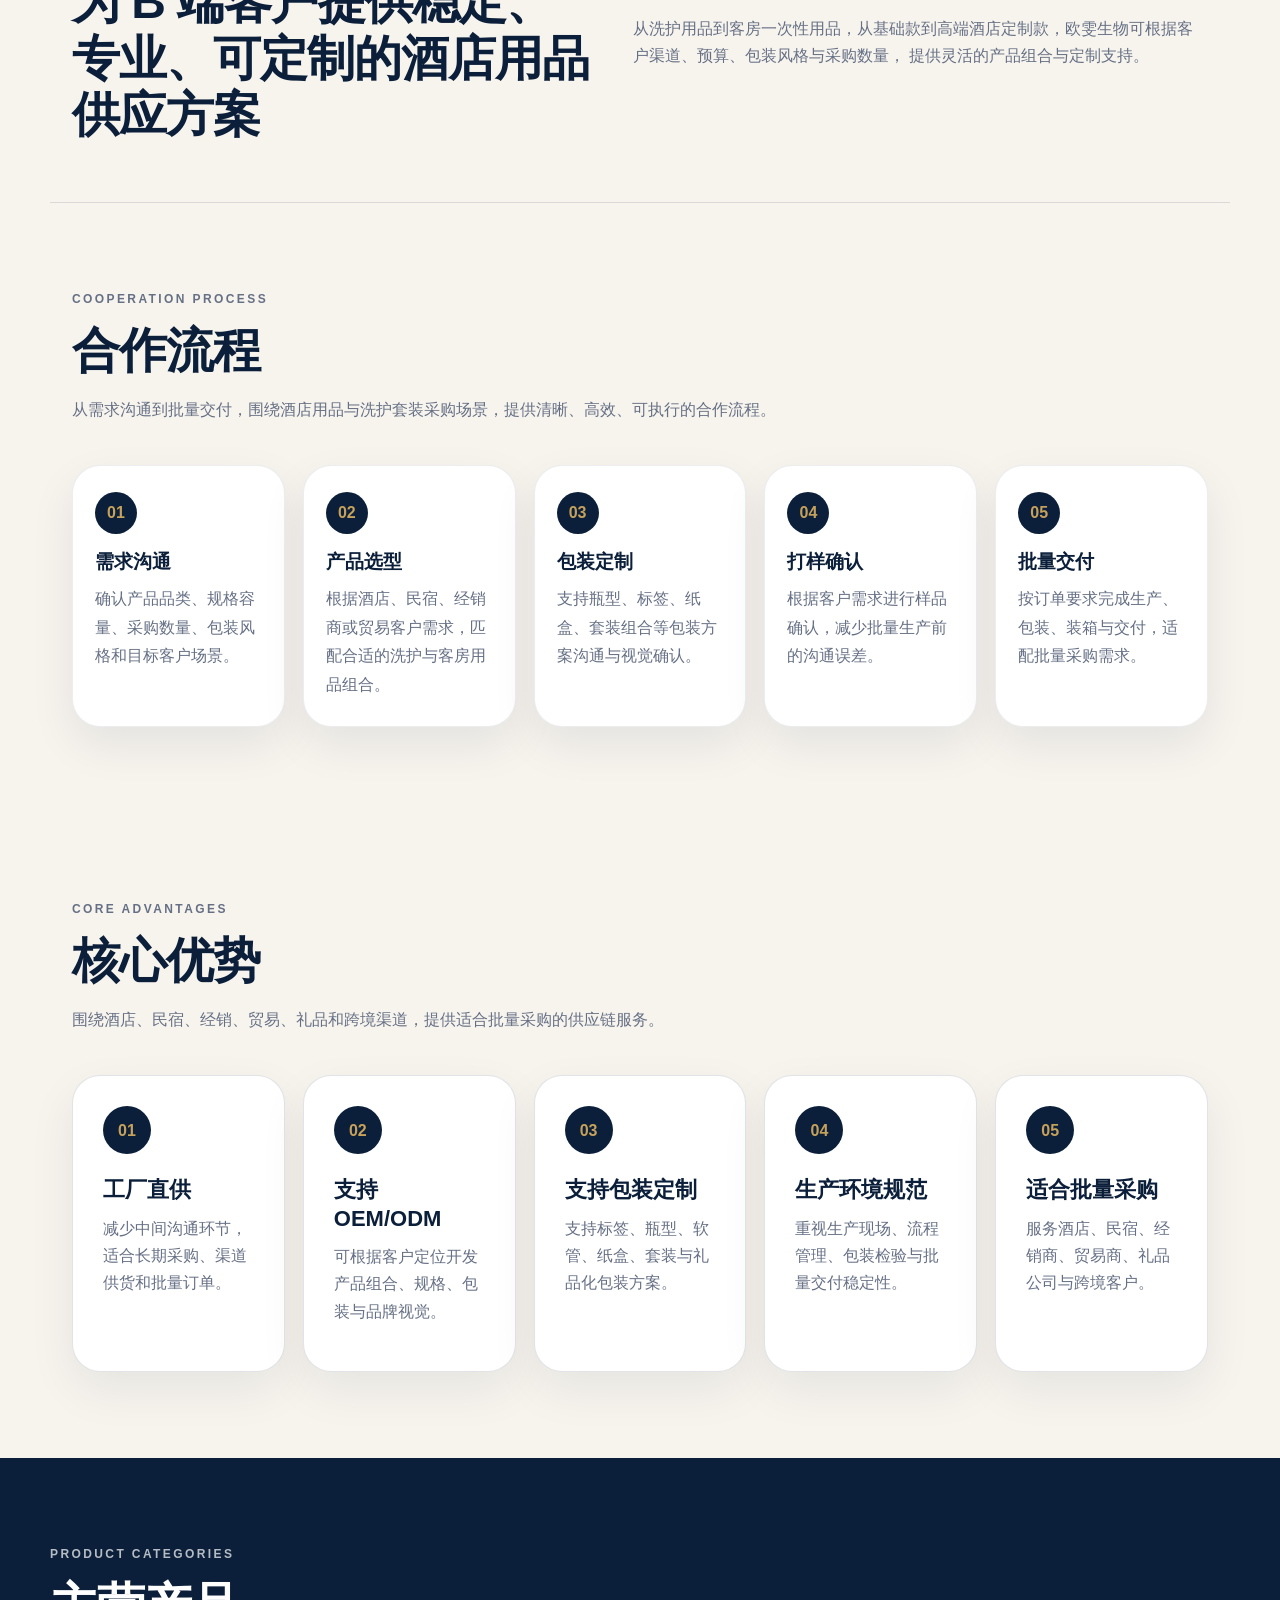
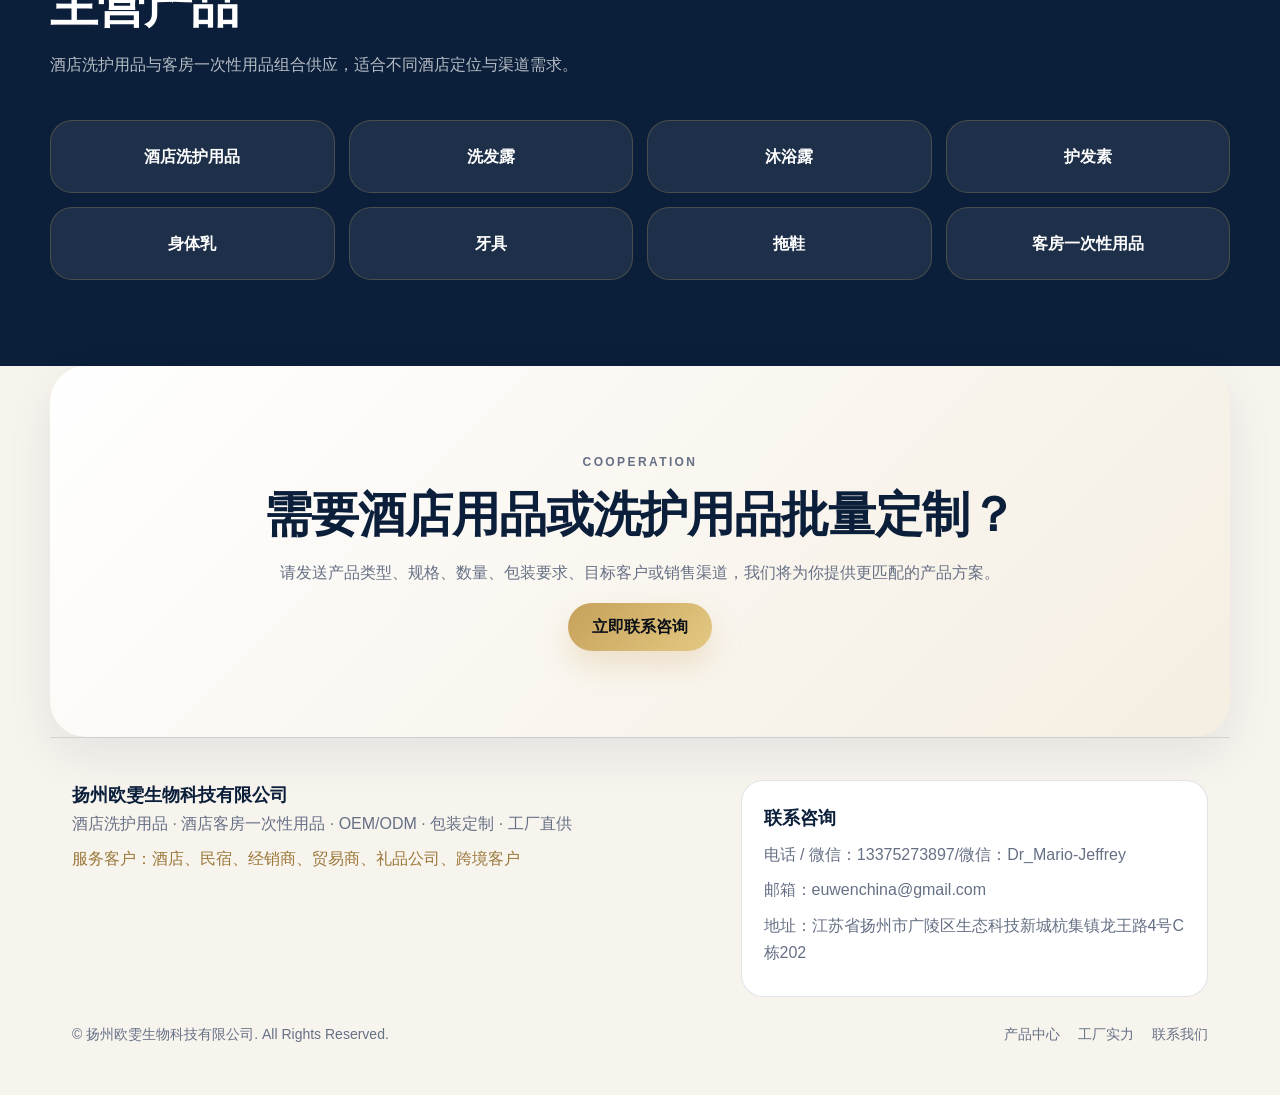
==== commit 7c40674b: "Update index.html" ====
--- a/index.html
+++ b/index.html
@@ -2,6 +2,7 @@
 <html lang="zh-CN">
 <head>
   <meta name="baidu-site-verification" content="codeva-mBKrCWQejh" />
+  <meta name="google-site-verification" content="McxcHmOSKL9luZnP7fOhDCBrCbv6R-BVukOxsLJRG2w" />
   <meta charset="UTF-8" />
   <meta name="viewport" content="width=device-width, initial-scale=1.0" />
 
@@ -49,6 +50,7 @@
         <a href="factory.html">工厂实力</a>
         <a href="quality.html">质量合规</a>
         <a href="contact.html" class="nav-cta">联系我们</a>
+        <a href="/en/">English</a>
       </div>
     </nav>
   </div>
